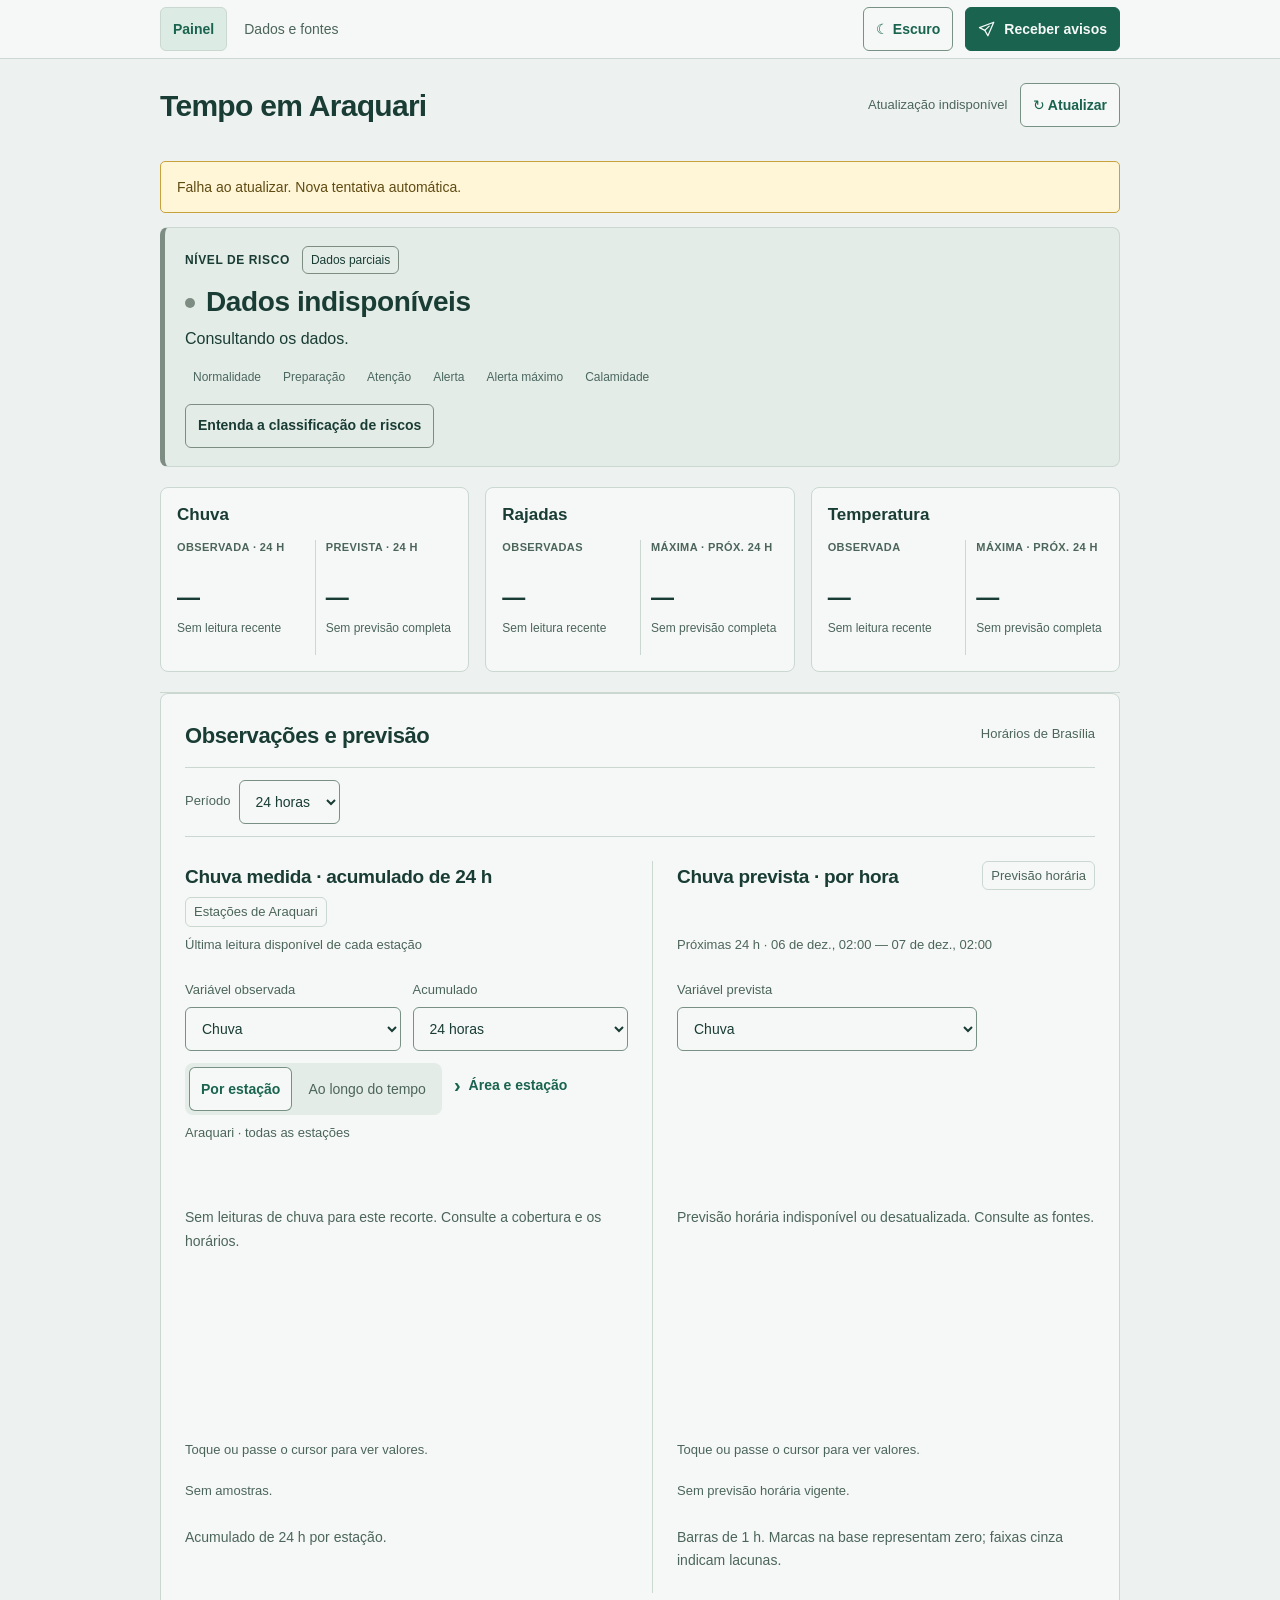
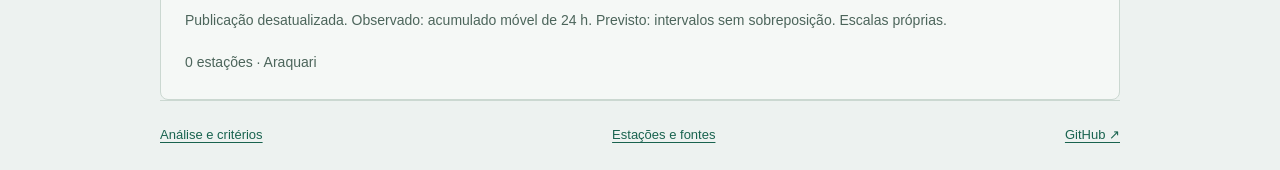
==== web/index.html @ 9a19819c "Reconstrói chuva móvel com verificação cruzada e flags instrumentais" ====
<!doctype html>
<html lang="pt-BR">
<head>
  <meta charset="utf-8"><meta name="viewport" content="width=device-width, initial-scale=1">
  <meta name="theme-color" content="#19634f"><meta name="description" content="Nível de risco, observações e previsão para Araquari.">
  <title>Tempo em Araquari</title><link rel="icon" href="./favicon.svg" type="image/svg+xml">
  <script src="./theme.js?v=period-20261107"></script>
  <link rel="stylesheet" href="./dashboard.css?v=period-20261107"><link rel="stylesheet" href="./essential.css?v=rain-quality-20261126"><link rel="stylesheet" href="./home.css?v=rain-quality-20261126">
  <script defer src="./chart-utils.js?v=rain-quality-20261126"></script><script defer src="./chart-interaction.js?v=rain-quality-20261126"></script><script defer src="./publication-refresh.js?v=publication-recovery-20261109"></script><script defer src="./weather-synthesis.js?v=chart-polish-v1"></script><script defer src="./dashboard.js?v=rain-quality-20261126"></script>
</head>
<body class="essential-page home-page">
  <a class="skip" href="#main">Ir para o conteúdo</a>
  <header class="sitebar"><div class="page-width sitebar-inner"><nav class="site-nav" aria-label="Navegação principal"><a href="./" aria-current="page">Painel</a><a href="./dados.html">Dados e fontes</a></nav><button id="theme-toggle" type="button" aria-label="Usar tema escuro" aria-pressed="false">☾ Escuro</button><a class="telegram-link" href="https://t.me/+8gSPhMQrAUU2NWYx" target="_blank" rel="noopener noreferrer" aria-label="Entrar no grupo do Telegram para receber avisos meteorológicos" title="Entrar no grupo do Telegram para receber avisos meteorológicos"><svg viewBox="0 0 24 24" width="18" height="18" fill="none" stroke="currentColor" stroke-width="1.7" stroke-linecap="round" stroke-linejoin="round" aria-hidden="true" focusable="false"><path d="m21 3-7.8 18-4.1-7.2L2 10.2 21 3Z"/><path d="m9.1 13.8 5.8-5.6"/></svg><span class="telegram-label">Receber avisos</span></a></div></header>
  <main class="wrap" id="main">
    <div class="heading-row"><h1>Tempo em Araquari</h1><div class="publication"><span id="publication-time">Carregando…</span><button id="refresh" type="button">↻ Atualizar</button></div></div>
    <p id="publication-status" class="notice" role="status" aria-live="polite" hidden></p>
    <section id="level-card" class="card level-card" data-risk="neutral" aria-label="Classificação de risco">
      <div class="card-label">NÍVEL DE RISCO <span id="level-kind" class="badge">Consultivo</span></div>
      <div class="level-heading"><span id="level-dot" class="level-dot neutral" aria-hidden="true"></span><h2 id="level-title">Carregando…</h2></div>
      <p id="level-reason" class="level-reason">Consultando os dados.</p>
      <div class="risk-scale" aria-label="Níveis de risco da norma">
        <span data-risk-level="verde" class="risk-step verde">Normalidade</span><span data-risk-level="azul" class="risk-step azul">Preparação</span><span data-risk-level="amarelo" class="risk-step amarelo">Atenção</span><span data-risk-level="laranja" class="risk-step laranja">Alerta</span><span data-risk-level="vermelho" class="risk-step vermelho">Alerta máximo</span><span data-risk-level="roxo" class="risk-step roxo">Calamidade</span>
      </div>
      <button id="level-explain" class="text-button" type="button" aria-haspopup="dialog" aria-controls="detail-dialog">Entenda a classificação de riscos</button>
    </section>
    <details id="bordering-alerts" class="card bordering-alerts" aria-label="Avisos oficiais de perigo nos municípios limítrofes" hidden><summary class="bordering-alerts-summary"><span class="bordering-alerts-summary-body"><span class="bordering-alerts-kicker">INMET · contexto regional</span><span id="bordering-heading" class="bordering-alerts-title" role="heading" aria-level="2">Perigo no entorno imediato de Araquari</span><span id="bordering-alerts-preview" class="bordering-alerts-preview">Avisos oficiais em municípios vizinhos</span></span><span id="bordering-alerts-badge" class="bordering-alerts-badge">Perigo</span></summary><div class="bordering-alerts-content"><div id="bordering-alerts-content"></div><p class="bordering-disclaimer">Araquari não consta da abrangência dos avisos apresentados nesta seção. O destaque regional não altera automaticamente o nível de risco consultivo do município.</p></div></details>
    <div id="notice-layout" class="notice-layout" data-visible="0" aria-label="Publicações meteorológicas oficiais">
      <details id="epagri-context" class="card priority-card home-notice" hidden><summary id="epagri-notice-summary">Avisos · Epagri/Ciram</summary><div id="epagri-notices" class="priority-content"></div></details>
      <details id="inmet-context" class="card priority-card home-notice" hidden><summary id="inmet-notice-summary">Avisos · INMET</summary><div id="inmet-notices" class="priority-content"></div></details>
    </div>
    <section class="metric-grid comparison-metrics" aria-label="Observado e previsto em Araquari">
      <article class="comparison-metric"><h2>Chuva</h2><div class="metric-pair">
        <button class="metric" data-observed-focus title="Ver chuva observada no gráfico" type="button"><span class="metric-label">OBSERVADA · 24 H</span><strong id="observed-value">—</strong><span id="observed-note">—</span></button>
        <button class="metric" data-focus="precipitation_mm" title="Ver chuva prevista no gráfico" type="button"><span class="metric-label">PREVISTA · 24 H</span><strong id="forecast-value">—</strong><span id="forecast-note">—</span></button>
      </div></article>
      <article class="comparison-metric"><h2>Rajadas</h2><div class="metric-pair">
        <button class="metric" data-observed-variable="gust_kmh" title="Ver vento e rajadas observados no gráfico" type="button"><span class="metric-label">OBSERVADAS</span><strong id="wind-observed-value">—</strong><span id="wind-observed-note">—</span></button>
        <button class="metric" data-focus="gust_kmh" title="Ver vento e rajadas previstos no gráfico" type="button"><span class="metric-label">MÁXIMA · PRÓX. 24 H</span><strong id="gust-value">—</strong><span id="gust-note">—</span></button>
      </div></article>
      <article class="comparison-metric"><h2>Temperatura</h2><div class="metric-pair">
        <button class="metric" data-observed-variable="temperature_c" title="Ver temperatura observada no gráfico" type="button"><span class="metric-label">OBSERVADA</span><strong id="temperature-observed-value">—</strong><span id="temperature-observed-note">—</span></button>
        <button class="metric" data-focus="temperature_c" title="Ver temperatura prevista no gráfico" type="button"><span id="temperature-label" class="metric-label">MÁXIMA · PRÓX. 24 H</span><strong id="temperature-value">—</strong><span id="temperature-note">—</span></button>
      </div></article>
    </section>
    <p id="forecast-brief" class="forecast-brief" hidden></p>
    <section id="evolution" class="card chart-card" aria-labelledby="chart-heading">
      <div class="chart-top"><div><p class="eyebrow">EVOLUÇÃO NO TEMPO</p><h2 id="chart-heading">Chuva · observações e previsão</h2></div><span id="chart-period" class="small"></span></div>
      <div class="period-controls"><label class="range-control" for="chart-range">Período<select id="chart-range"><option value="24">24 horas</option><option value="72">72 horas</option><option value="168">7 dias</option><option value="240">10 dias</option></select></label></div>
      <p id="recent-summary" class="recent-summary"></p>
      <div id="chart-panels" class="chart-panels">
        <section id="observed-panel" class="weather-panel" aria-labelledby="observed-heading">
          <div class="panel-heading"><h3 id="observed-heading">Chuva medida · 1 h</h3><span id="observed-source" class="badge neutral">Cemaden</span></div>
          <p id="observed-period" class="small"></p>
          <div class="plot-tools"><div class="primary-plot-controls"><label for="observed-variable">Variável observada<select id="observed-variable"><option value="precipitation_mm">Chuva</option><option value="gust_kmh">Vento e rajadas</option><option value="temperature_c">Temperatura</option></select></label><label id="rain-window-control" for="rain-window">Acumulado<select aria-label="Acumulado observado" id="rain-window"><option value="1">1 hora</option><option value="24" selected>24 horas</option></select></label></div><div class="observed-chart-options"><div id="observed-view-controls" class="plot-view" role="group" aria-label="Apresentação das observações"><button type="button" data-observed-view="stations" aria-pressed="true" class="active">Por estação</button><button type="button" data-observed-view="timeline" aria-pressed="false">Ao longo do tempo</button></div><details class="station-filter"><summary>Área e estação</summary><div class="station-controls"><label id="rain-scope-control" for="rain-scope">Área<select aria-label="Área" id="rain-scope"><option value="local">Araquari</option><option value="nearby">Entorno · até 40 km</option></select></label><label for="station-select">Estação<select aria-label="Estação" id="station-select"><option value="all">Todas as estações</option></select></label></div></details></div><p id="observed-filter" class="chart-filter-summary"></p></div><div class="plot" id="plot"><p class="empty">Carregando observações…</p></div><div id="chart-tooltip" class="chart-tooltip" aria-live="polite" hidden></div><div id="chart-legend" class="chart-legend"></div><p class="chart-hint">Toque ou passe o cursor para ver valores.</p><p id="observed-status" class="chart-status"></p><p id="observed-caption" class="chart-caption"></p><p id="observed-chart-summary" class="chart-accessible-summary"></p><div id="observed-chart-data"></div>
        </section>
        <section id="forecast-panel" class="weather-panel" aria-labelledby="forecast-heading">
          <div class="panel-heading"><h3 id="forecast-heading">Chuva prevista · por hora</h3><span id="forecast-source" class="badge neutral">Previsão horária</span></div><p id="forecast-period" class="small"></p>
          <div class="plot-tools forecast-tools"><label for="forecast-variable">Variável prevista<select id="forecast-variable"><option value="precipitation_mm">Chuva</option><option value="gust_kmh">Vento e rajadas</option><option value="temperature_c">Temperatura</option></select></label></div>
          <div class="plot" id="forecast-plot"><p class="empty">Carregando previsão…</p></div><div id="forecast-tooltip" class="chart-tooltip" aria-live="polite" hidden></div><div id="forecast-legend" class="chart-legend"></div><p class="chart-hint">Toque ou passe o cursor para ver valores.</p><p id="forecast-status" class="chart-status"></p><p id="forecast-caption" class="chart-caption"></p><p id="forecast-chart-summary" class="chart-accessible-summary"></p><div id="forecast-chart-data"></div>
        </section>
      </div>
      <p id="chart-caption" class="chart-caption">Observações e previsão são apresentadas separadamente.</p>
      <p id="station-coverage" class="coverage-copy"></p>
    </section>
  </main>
  <footer class="wrap footer"><a href="./dados.html#weather-synthesis-detail">Análise e critérios</a><a href="./dados.html">Estações e fontes</a><a href="https://github.com/guimig/criseclimatica" target="_blank" rel="noopener noreferrer">GitHub ↗</a></footer>

  <dialog id="detail-dialog" aria-labelledby="dialog-title"><div class="dialog-heading"><h2 id="dialog-title">Entenda a classificação de riscos</h2><button id="dialog-close" type="button" aria-label="Fechar explicação">✕</button></div><div id="dialog-content"></div></dialog>
  <noscript><p class="wrap notice">Ative JavaScript para carregar o painel.</p></noscript>
</body>
</html>
---- web/dashboard.css ----
/* Overview layout. Shared colors and typography are in essential.css. */
*{box-sizing:border-box}body{margin:0}.skip{position:absolute;top:-100px;left:12px;z-index:80;padding:10px;background:var(--surface)}.skip:focus{top:10px}.heading-row{display:flex;justify-content:space-between;align-items:center;gap:24px;padding:32px 0 24px}.heading-row h1{font-size:34px;letter-spacing:-1px;line-height:1.15;margin:6px 0 0;font-weight:700}.eyebrow{font-size:11px;font-weight:700;letter-spacing:1.2px;color:var(--green);margin:0}.publication{display:flex;gap:12px;align-items:center;flex-wrap:wrap;color:var(--muted);font-size:13px}.notice{padding:14px 16px;border:1px solid #c6a13c;border-radius:5px;background:#fff5d7;color:#604c13;font-size:14px}.overview{display:block}.card{background:var(--surface);min-width:0}.level-card{--risk:#7e8d83;--risk-soft:var(--surface-soft);--risk-text:var(--ink);border:1px solid var(--line);border-left:5px solid var(--risk);border-radius:5px;background:var(--risk-soft);padding:18px 20px;display:grid;grid-template-columns:minmax(0,1fr) auto;gap:8px 18px;align-items:center;position:relative}.level-card[data-risk="verde"]{--risk:#328749;--risk-soft:#edf6e9;--risk-text:#295c32}.level-card[data-risk="azul"]{--risk:#377fbd;--risk-soft:#edf5fc;--risk-text:#205d8e}.level-card[data-risk="amarelo"]{--risk:#ccac2b;--risk-soft:#fbf1c7;--risk-text:#5f4b07}.level-card[data-risk="laranja"]{--risk:#cf741e;--risk-soft:#fff0de;--risk-text:#82430d}.level-card[data-risk="vermelho"]{--risk:#c53d46;--risk-soft:#fff0f0;--risk-text:#8e252c}.level-card[data-risk="roxo"]{--risk:#8d61b4;--risk-soft:#f5ecfc;--risk-text:#633f83}.level-card .card-label{grid-column:1;display:flex;gap:12px;flex-wrap:wrap;align-items:center;font-size:10px;letter-spacing:.8px;font-weight:700;color:var(--risk-text)}.badge{font-size:11px;font-weight:500;letter-spacing:0;padding:3px 7px;border:1px solid var(--line);border-radius:4px;color:var(--muted);background:var(--surface);line-height:1.4}.level-card .badge{background:transparent;border-color:var(--risk);color:var(--risk-text)}.level-heading{grid-column:1;display:flex;align-items:center;gap:11px}.level-heading h2{font-size:23px;line-height:1.25;letter-spacing:-.4px;margin:0;color:var(--risk-text)}.level-dot{height:10px;width:10px;background:var(--risk);border-radius:50%;flex:none;display:inline-block}.level-reason{grid-column:1;font-size:14px;line-height:1.7;color:var(--risk-text);margin:0;max-width:850px}.card-bottom{grid-column:2;grid-row:1/span 3;align-self:center}.text-button,.inline-dialog{border:1px solid var(--line);border-radius:5px;min-height:42px;padding:8px 12px;background:var(--surface);font-size:13px;color:var(--green);font-weight:600;text-align:left}.level-card .text-button{border-color:var(--risk);color:var(--risk-text);background:transparent}.risk-reference{grid-column:1/-1;color:var(--risk-text);font-size:12px}.risk-reference>summary{width:max-content;min-height:30px;display:flex;align-items:center;gap:8px;text-decoration:underline;text-underline-offset:3px}.risk-reference>summary::before{content:'›';font-size:18px}.risk-reference[open]>summary::before{transform:rotate(90deg)}.risk-scale{display:grid;grid-template-columns:repeat(6,minmax(0,1fr));gap:10px;margin:12px 0}.risk-step{display:flex;flex-direction:column;gap:6px;font-size:12px;color:var(--ink);padding:6px 0}.risk-step i{height:4px;background:var(--level-color);border-radius:2px}.risk-step.is-active{font-weight:700}.verde{--level-color:#328749}.azul{--level-color:#438dd2}.amarelo{--level-color:#d8b934}.laranja{--level-color:#e39043}.vermelho{--level-color:#d85c67}.roxo{--level-color:#a173c8}.risk-reference .inline-dialog{font-size:12px;padding:6px 9px;min-height:36px}.priority-card{margin:14px 0 0;border-bottom:1px solid var(--line);padding-bottom:14px}.priority-card>summary{font-size:14px;font-weight:650;color:var(--green);min-height:30px}.priority-content{padding:16px 0 4px}.priority-content .card-label{color:var(--muted);font-size:11px;letter-spacing:.8px}.priority-content h2{font-size:19px;line-height:1.4;margin:10px 0}.priority-content p{font-size:14px;line-height:1.75;margin:0 0 14px;color:var(--muted)}.priority-links{display:flex;align-items:center;justify-content:space-between;gap:16px;flex-wrap:wrap}.priority-links a{font-size:14px}.source-key{display:flex;gap:10px 24px;flex-wrap:wrap;margin:23px 0 12px;font-size:12px;color:var(--muted)}.source-key strong{font-weight:600;color:var(--ink);margin-left:6px}.metric-grid{display:grid;grid-template-columns:repeat(4,minmax(0,1fr));padding:20px 0;border-block:1px solid var(--line);margin:0 0 24px}.metric{display:flex;flex-direction:column;align-items:flex-start;border:0;border-right:1px solid var(--line);border-radius:0;background:transparent;text-decoration:none;padding:0 22px;text-align:left;color:var(--ink);min-width:0}.metric:first-child{padding-left:0}.metric:last-child{border:0}.metric-label{display:flex;align-items:center;gap:7px;font-size:10px;letter-spacing:.4px;font-weight:650;color:var(--muted);min-height:24px}.metric-label svg{height:20px;width:20px;fill:none;stroke:var(--green);flex:none}.metric strong{font-size:31px;line-height:1.3;letter-spacing:-.8px;margin:10px 0 6px;color:var(--ink);white-space:nowrap;font-weight:700}.metric>span:not(.metric-label){font-size:12px;color:var(--muted);line-height:1.7}.metric .metric-action{color:var(--green)!important;font-weight:600;margin-top:auto;padding-top:10px}.metric:hover .metric-action{text-decoration:underline}.chart-card{padding:0}.chart-top{display:flex;gap:15px;justify-content:space-between;align-items:center;margin:24px 0 16px}.chart-top h2{font-size:23px;line-height:1.3;letter-spacing:-.6px;margin:4px 0 0;font-weight:650}.small{font-size:12px;color:var(--muted)}.segmented,.plot-view{display:flex;gap:3px;padding:3px;background:var(--surface-soft);border-radius:5px}.segmented button,.plot-view button,.variable-row button{border:0;border-radius:3px;background:transparent;color:var(--muted);font-size:13px;padding:8px 10px;min-height:44px}.segmented button.active,.plot-view button.active{background:var(--surface);color:var(--green);font-weight:650;box-shadow:0 1px 4px #0001}.range-control{display:flex;align-items:center;gap:8px;font-size:13px;color:var(--muted)}.chart-panels{display:grid;grid-template-columns:1fr 1fr;gap:30px;align-items:start}.weather-panel{padding:0;min-width:0}.weather-panel+.weather-panel{border-left:1px solid var(--line);padding-left:30px}.panel-heading{display:flex;justify-content:space-between;align-items:center;gap:12px;min-height:34px}.panel-heading h3{font-size:19px;line-height:1.3;margin:0;font-weight:650;letter-spacing:-.3px}.weather-panel>.small{font-size:12px;margin:8px 0 0;min-height:34px}.plot-tools{margin:15px 0 10px;min-height:114px;position:relative}.primary-plot-controls{display:grid;grid-template-columns:1fr 1fr;gap:12px}.plot-tools label,.station-controls label{display:flex;flex-direction:column;gap:5px;color:var(--muted);font-size:12px;min-width:0}.station-filter{margin-top:12px;font-size:13px;color:var(--green)}.station-filter>summary{min-height:32px}.station-controls{display:grid;grid-template-columns:1fr 1fr;gap:12px;margin:12px 0}.plot-view{margin-top:10px;width:max-content;max-width:100%}.forecast-tools>label{max-width:300px}.forecast-tools>label select{display:block}.forecast-tools>label{font-size:12px}.variable-row{display:flex;flex-wrap:wrap;gap:4px;border-bottom:1px solid var(--line);margin-top:6px}.variable-row button{border-radius:0;border-bottom:3px solid transparent;min-height:44px}.variable-row button.active{border-bottom-color:var(--green);color:var(--green);font-weight:650}.plot{position:relative;margin:10px 0 0;min-height:250px;width:100%}.plot svg{width:100%;height:auto;display:block;touch-action:pan-y}.plot .chart-label{font-family:inherit;fill:var(--muted);font-size:12px}.chart-grid{stroke:var(--line);stroke-width:1}.chart-label{fill:var(--muted);font-size:12px}.chart-caption{font-size:13px;line-height:1.7;color:var(--muted);margin:12px 0 0}.chart-legend{display:flex;gap:8px 16px;flex-wrap:wrap;font-size:12px;color:var(--muted);margin-top:10px}.legend-item{display:flex;align-items:center;gap:7px}.legend-dot{height:7px;width:7px;border-radius:50%;display:inline-block}.snapshot-name{fill:var(--ink);font-size:15px;font-weight:650}.snapshot-time{fill:var(--muted);font-size:12px}.snapshot-value{fill:var(--ink);font-size:14px;font-weight:650}.snapshot-track{fill:var(--surface-soft)}.snapshot-hit{cursor:crosshair}.snapshot-plot{max-height:420px;overflow-y:auto}.empty{font-size:14px;color:var(--muted);padding:24px 0;line-height:1.7}.coverage-copy,.station-details{font-size:13px;line-height:1.7;color:var(--muted);margin:18px 0 0}.station-details{border-top:1px solid var(--line);padding-top:14px}.station-details summary{color:var(--green);font-weight:600;min-height:30px}.detail-table-wrap,.data-table-wrap{overflow-x:auto}.station-details table,.data-table{border-collapse:collapse;width:100%;font-size:13px}.station-details th,.station-details td,.data-table th,.data-table td{padding:12px;text-align:left;vertical-align:top;border-bottom:1px solid var(--line);min-width:115px}.station-details caption{text-align:left;margin:12px 0}.forecast-comparison-card{margin:24px 0 0;padding:16px 0;border:0;border-block:1px solid var(--line);border-radius:0}.forecast-comparison-card>summary{color:var(--green);font-size:15px;font-weight:650;min-height:35px}.forecast-comparison-card[open]>summary{margin-bottom:16px}.memory-card{border-bottom:1px solid var(--line);padding:16px 0}.memory-card>summary{font-size:15px;color:var(--green);font-weight:650;min-height:35px}.memory-content{padding:0 0 12px}.memory-card h2{font-size:20px}.history-strip{display:flex;gap:12px;flex-wrap:wrap}.history-period{flex:1 1 220px;padding:14px;border:1px solid var(--line);border-radius:5px;font-size:12px;display:flex;flex-direction:column;gap:7px}.history-period strong{font-size:13px;display:flex;align-items:center;gap:8px}.recent-summary{font-size:13px;line-height:1.7;color:var(--muted)}.bottom-grid{display:grid;grid-template-columns:1.4fr 1fr;gap:24px;margin-top:24px}.reading-card{padding:20px;background:var(--surface-soft);border-radius:5px}.card-label{font-size:11px;font-weight:650;letter-spacing:.8px;color:var(--green)}.reading-card p{font-size:14px;line-height:1.8;color:var(--muted);margin:12px 0}.explore-card{display:block;border:1px solid var(--line);padding:20px;border-radius:5px;text-decoration:none}.explore-card h2{font-size:20px;margin:12px 0 8px;color:var(--ink)}.explore-card p{font-size:14px;line-height:1.7;color:var(--muted)}.explore-action{font-size:14px;font-weight:650;color:var(--green)}.scope-note{font-size:12px;line-height:1.8;color:var(--muted);margin:23px 0}.footer{padding-block:20px 30px;border-top:1px solid var(--line);display:flex;justify-content:space-between;gap:18px;flex-wrap:wrap;font-size:12px;color:var(--muted)}.footer>div{display:flex;gap:15px;align-items:center;flex-wrap:wrap}dialog{background:var(--surface);color:var(--ink);border:1px solid var(--line);border-radius:10px;padding:24px;width:min(850px,calc(100% - 32px));max-height:85vh;overflow-y:auto;font-size:15px;line-height:1.7}dialog::backdrop{background:#071b1090}.dialog-heading{display:flex;justify-content:space-between;align-items:center;gap:16px}.dialog-heading h2{font-size:23px;margin:0}.dialog-heading button{min-width:44px;min-height:44px;background:var(--surface-soft);color:var(--ink);border:1px solid var(--line);border-radius:5px}.levels-grid{display:grid;grid-template-columns:1fr 1fr;gap:15px}.level-reference,.evidence-block{border-top:1px solid var(--line);padding:14px 0}.level-reference h3{display:flex;gap:9px;align-items:center}.level-reference .level-dot{background:var(--level-color)}
[data-theme="dark"] .level-card[data-risk="verde"]{--risk:#85ce98;--risk-soft:#203c28;--risk-text:#c9edcd}[data-theme="dark"] .level-card[data-risk="azul"]{--risk:#7fb4e7;--risk-soft:#203747;--risk-text:#c7e1fa}[data-theme="dark"] .level-card[data-risk="amarelo"]{--risk:#ddbf4b;--risk-soft:#3c351c;--risk-text:#fae8a1}[data-theme="dark"] .level-card[data-risk="laranja"]{--risk:#efac70;--risk-soft:#432e1e;--risk-text:#f9d7b4}[data-theme="dark"] .level-card[data-risk="vermelho"]{--risk:#ef8590;--risk-soft:#42242b;--risk-text:#ffd4d8}[data-theme="dark"] .level-card[data-risk="roxo"]{--risk:#c29be3;--risk-soft:#342640;--risk-text:#e8d4fa}[data-theme="dark"] .notice{background:#3c351c;color:#fae8a1}
@media(max-width:1000px){.metric{padding-inline:15px}.metric strong{font-size:28px}.metric-label{flex-wrap:wrap}.chart-panels{gap:22px}.weather-panel+.weather-panel{padding-left:22px}}
@media(max-width:800px){.chart-panels{grid-template-columns:1fr;gap:28px}.weather-panel+.weather-panel{border:0;border-top:1px solid var(--line);padding:24px 0 0}.plot-tools{min-height:0}.weather-panel>.small{min-height:0}.forecast-tools>label select{display:block}.variable-row{display:none}.metric-grid{grid-template-columns:1fr 1fr;gap:22px 0}.metric:nth-child(odd){padding-left:0}.metric:nth-child(even){border:0}.bottom-grid{grid-template-columns:1fr}.heading-row{align-items:flex-start;flex-wrap:wrap}.level-card{grid-template-columns:1fr}.card-bottom{grid-column:1;grid-row:auto}.level-card .card-label{font-size:11px}.risk-scale{grid-template-columns:repeat(3,minmax(0,1fr))}.levels-grid{grid-template-columns:1fr}}
@media(max-width:620px){.heading-row{padding:25px 0 20px;gap:18px}.heading-row h1{font-size:30px}.publication{font-size:13px;width:100%;justify-content:space-between}.level-card{padding:17px 16px;gap:10px}.level-heading h2{font-size:22px}.level-reason{font-size:15px}.metric strong{font-size:27px}.metric-label{font-size:11px}.metric>span:not(.metric-label){font-size:13px}.metric .metric-action{font-size:13px}.source-key{display:block;font-size:13px}.source-key>span{display:block;margin:4px 0}.source-key strong{margin:0 0 0 5px}.primary-plot-controls{gap:10px}.plot-tools label,.station-controls label{font-size:13px}.panel-heading h3{font-size:19px}.chart-top h2{font-size:22px}.chart-top{align-items:flex-start;flex-wrap:wrap}.chart-caption,.coverage-copy,.scope-note{font-size:14px}.weather-panel>.small{font-size:13px}.station-filter{font-size:14px}.segmented{width:100%;display:grid;grid-template-columns:1fr 1fr}.segmented button:first-child{grid-column:1/-1}.range-control{justify-content:space-between;margin-top:12px}.plot-view{width:100%}.plot-view button{flex:1;font-size:13px}.plot .chart-label{font-size:12px}.levels-grid{grid-template-columns:1fr}.metric-grid{margin-bottom:22px}.station-controls{grid-template-columns:1fr}.forecast-comparison-card>summary,.memory-card>summary{font-size:15px}.footer{font-size:13px}.snapshot-name{font-size:15px}.snapshot-time{font-size:13px}.snapshot-value{font-size:14px}.badge{font-size:11px}.primary-plot-controls{grid-template-columns:1fr}.chart-legend{font-size:13px}.plot-tools select{width:100%}}
---- web/essential.css ----
/* Shared presentation for both pages. Source-specific layouts remain in their own files. */
:root {
  color-scheme: light;
  --bg: #edf2f0;
  --surface: #f5f8f6;
  --surface-soft: #e4ece7;
  --accent-soft: #dcebe3;
  --ink: #193c34;
  --muted: #4c655b;
  --line: #cbd8d1;
  --green: #19634f;
  --green-bright: #388b70;
  --warning: #775713;
  --chart-cursor: #526b63;
  --tooltip-bg: var(--surface);
  --tooltip-ink: var(--ink);
  --panel: var(--surface);
  --panel-2: var(--surface-soft);
  --border: var(--line);
  --border-strong: #789184;
  --text: var(--ink);
  --bright: var(--green);
  --cyan: #3376a2;
  --white: var(--surface);
  --mono: "Segoe UI", Arial, sans-serif;
  --display: var(--mono);
  --space-1: 4px;
  --space-2: 8px;
  --space-3: 12px;
  --space-4: 16px;
  --space-5: 24px;
  --space-6: 32px;
  --page-gutter: 28px;
  --panel-padding: var(--space-5);
  --radius: 8px;
  --control-radius: 6px;
  --text-small: 13px;
  --text-body: 14px;
  --text-label: 12px;
  --title-page: 30px;
  --title-section: 22px;
  --title-panel: 20px;
}
:root[data-theme="dark"] {
  color-scheme: dark;
  --bg: #171c20;
  --surface: #20272b;
  --surface-soft: #293236;
  --accent-soft: #283f38;
  --ink: #e5eeeb;
  --muted: #abbcb6;
  --line: #3b494f;
  --green: #7bc6ac;
  --green-bright: #54a689;
  --warning: #edcc87;
  --chart-cursor: #abbcb6;
  --tooltip-bg: var(--surface-soft);
  --tooltip-ink: var(--ink);
  --border-strong: #718a81;
  --cyan: #91bfe7;
  /* Legacy detailed-page tokens must follow the shared palette in both themes. */
  --panel: var(--surface);
  --panel-2: var(--surface-soft);
  --border: var(--line);
  --text: var(--ink);
  --bright: var(--green);
}

/* Page frame and typography. */
.essential-page {
  margin: 0;
  background: var(--bg);
  color: var(--ink);
  font: 15px/1.6 var(--mono);
  font-synthesis: none;
}
.essential-page * { box-sizing: border-box; }
.essential-page :is(.wrap, .shell, .page-width) {
  width: min(1180px, calc(100% - 2 * var(--page-gutter)));
  margin-inline: auto;
}
.essential-page :is(button, select) { font-family: inherit; }
.essential-page :is(button, summary) { cursor: pointer; }
.essential-page a { color: var(--green); text-underline-offset: 3px; }
.essential-page :is(button, select, a, summary, svg[tabindex]):focus-visible {
  outline: 3px solid var(--green);
  outline-offset: 3px;
}
.essential-page :is(button, select):disabled { cursor: not-allowed; opacity: .6; }
.essential-page [hidden] { display: none !important; }
.essential-page :is(h1, h2, h3, h4) { line-height: 1.3; }
.essential-page :is(.eyebrow, .card-label, .section-kicker) {
  color: var(--green);
  font-size: var(--text-label);
  font-weight: 650;
  letter-spacing: .6px;
}
.essential-page :is(.small, .loading-label, .station-code, .station-status, .analysis-foot,
  .metric-detail, .chart-footer, .source-line, .detail-bottom, .chart-hint, .comparison-note) {
  font-size: var(--text-small);
  line-height: 1.6;
  color: var(--muted);
}
.essential-page :is(.chart-caption, .coverage-copy, .analysis-explainer, .scope-note,
  .comparison-methods p, .coverage-card p, .synthesis-card p, .defesa-summary,
  .alert-description, .alert-instructions, .alert-window, .source-panel > p) {
  font-size: var(--text-body);
  line-height: 1.7;
}
.essential-page :is(.badge, .helper-label) {
  font-size: var(--text-label);
  line-height: 1.5;
  letter-spacing: 0;
  border-radius: var(--control-radius);
  padding: var(--space-1) var(--space-2);
}

/* Navigation stays a single, compact row. */
.sitebar { border-bottom: 1px solid var(--line); background: var(--surface); }
.sitebar-inner { min-height: 58px; display: flex; align-items: center; gap: var(--space-3); }
.site-nav { display: flex; gap: var(--space-1); min-width: 0; }
.site-nav a {
  display: inline-flex;
  align-items: center;
  min-height: 44px;
  padding: var(--space-2) var(--space-3);
  border: 1px solid transparent;
  border-radius: var(--control-radius);
  color: var(--muted);
  font-size: var(--text-body);
  text-decoration: none;
  white-space: nowrap;
}
.site-nav a:hover { color: var(--green); background: var(--surface-soft); }
.site-nav a[aria-current] {
  color: var(--green);
  background: var(--accent-soft);
  border-color: var(--line);
  font-weight: 650;
}
.essential-page #theme-toggle { margin-left: auto; color: var(--ink); white-space: nowrap; }
.essential-page .heading-row { padding: var(--space-5) 0; gap: var(--space-4); }
.essential-page .heading-row h1,
.essential-page.explore-page .hero h1 {
  font-size: var(--title-page);
  font-weight: 700;
  letter-spacing: -.7px;
  margin: 0;
}
.essential-page.explore-page .hero { padding: var(--space-5) 0 0; }
.essential-page.explore-page .hero p { font-size: var(--text-body); margin-top: var(--space-2); }
.essential-page .publication { flex-wrap: nowrap; gap: var(--space-3); font-size: var(--text-small); }
.essential-page #publication-time { min-width: 0; }
.essential-page.explore-page .update-bar {
  margin-top: var(--space-5);
  padding-block: var(--space-3);
  font-size: var(--text-small);
  border-color: var(--line);
}
.essential-page.explore-page :is(.update-left, .update-right) { gap: var(--space-3); }

/* Actions: same geometry for buttons and links that behave as actions. */
.essential-page :is(.text-button, .inline-dialog, :where(#refresh, #reload, #theme-toggle),
  .dialog-heading button, .reference-links a),
.essential-page :is(#refresh, #reload, #theme-toggle) {
  display: inline-flex;
  align-items: center;
  justify-content: center;
  gap: var(--space-2);
  min-height: 44px;
  padding: var(--space-2) var(--space-3);
  border: 1px solid var(--border-strong);
  border-radius: var(--control-radius);
  background: var(--surface);
  color: var(--green);
  font-size: var(--text-body);
  font-weight: 600;
  line-height: 1.5;
  text-decoration: none;
  text-align: center;
}
.essential-page :is(#refresh, #reload, #theme-toggle) { flex-shrink: 0; white-space: nowrap; }
.essential-page :is(.text-button, .inline-dialog, :where(#refresh, #reload, #theme-toggle),
  .dialog-heading button, .reference-links a):hover,
.essential-page :is(#refresh, #reload, #theme-toggle):hover { background: var(--surface-soft); }
.essential-page .level-card .text-button {
  color: var(--risk-text);
  border-color: var(--risk);
  background: transparent;
}
.essential-page .dialog-heading button { min-width: 44px; flex-shrink: 0; }
.essential-page .regional-link { display: inline-flex; align-items: center; min-height: 44px; min-width: 44px; padding-inline: var(--space-1); font-size: var(--text-body); }
.essential-page :is(.reference-links, .priority-links) {
  display: flex;
  align-items: center;
  justify-content: flex-start;
  gap: var(--space-3);
  flex-wrap: wrap;
  margin-top: var(--space-4);
}
.essential-page .priority-links > a { font-size: var(--text-body); }

/* Controls have one label style and a shared touch target. */
.essential-page select {
  min-height: 44px;
  max-width: 100%;
  padding: var(--space-2) var(--space-3);
  border: 1px solid var(--border-strong);
  border-radius: var(--control-radius);
  background: var(--surface);
  color: var(--ink);
  font-size: var(--text-body);
  line-height: 1.5;
}
.essential-page :is(.plot-tools label, .station-controls label, .model-chart-controls label) {
  display: flex;
  flex-direction: column;
  min-width: 0;
  gap: var(--space-2);
  font-size: var(--text-small);
  line-height: 1.5;
  color: var(--muted);
}
.essential-page :is(.primary-plot-controls, .station-controls, .model-chart-controls) { gap: var(--space-3); }
.essential-page .model-chart-controls { margin-top: var(--space-4); }
.essential-page :is(.segmented, .plot-view) {
  gap: var(--space-1);
  padding: var(--space-1);
  border-radius: var(--radius);
  background: var(--surface-soft);
}
.essential-page :is(.segmented button, .plot-view button, .variable-row button) {
  min-height: 44px;
  padding: var(--space-2) var(--space-3);
  border-radius: var(--control-radius);
  font-size: var(--text-body);
  font-weight: 500;
  line-height: 1.5;
  color: var(--muted);
}
.essential-page :is(.segmented button.active, .plot-view button.active) {
  background: var(--surface);
  color: var(--green);
  font-weight: 650;
  box-shadow: inset 0 0 0 1px var(--border-strong);
}
.essential-page .range-control { gap: var(--space-2); font-size: var(--text-small); }

/* Expansions use the same indicator, target size and open state. */
.essential-page summary {
  display: flex;
  align-items: center;
  gap: var(--space-2);
  min-height: 44px;
  padding-block: var(--space-2);
  list-style: none;
  font-size: var(--text-body);
  font-weight: 600;
  line-height: 1.5;
  color: var(--green);
}
.essential-page summary::marker { content: ""; }
.essential-page summary::-webkit-details-marker { display: none; }
.essential-page summary::before { content: "›"; flex: none; font-size: 20px; line-height: 1; }
.essential-page details[open] > summary::before { transform: rotate(90deg); }
.essential-page summary:focus-visible { outline-offset: -3px; }
.essential-page .risk-reference > summary { width: 100%; text-decoration: none; }
.essential-page :is(.priority-card, .forecast-comparison-card, .memory-card, .source-disclosure) {
  border: 1px solid var(--line);
  border-radius: var(--radius);
  background: var(--surface);
  padding: 0;
  overflow: hidden;
}
.essential-page :is(.priority-card, .forecast-comparison-card, .memory-card) { margin: var(--space-5) 0 0; }
.essential-page :is(.priority-card, .forecast-comparison-card, .memory-card, .source-disclosure) > summary {
  padding: var(--space-4) var(--panel-padding);
  margin: 0;
}
.essential-page :is(.priority-card, .forecast-comparison-card, .memory-card, .source-disclosure)[open] > summary {
  border-bottom: 1px solid var(--line);
  background: var(--surface-soft);
}
.essential-page :is(.priority-content, #forecast-comparison, .memory-content) { padding: var(--panel-padding); }
.essential-page .source-disclosure > summary { justify-content: flex-start; }
.essential-page .source-disclosure > summary small { font-size: var(--text-label); }
.essential-page.explore-page .source-disclosure > :is(.panel, .territory-section) {
  padding: var(--panel-padding);
  margin: 0;
  border: 0;
  border-radius: 0;
}
.essential-page :is(.station-filter, .station-details, .comparison-methods, .accumulation-more) {
  font-size: var(--text-body);
  margin-top: var(--space-4);
}
.essential-page :is(.station-details, .synthesis-evidence, .accumulation-more) { border-color: var(--line); }

/* Panels: a common outside rhythm; nested data tiles use the smaller inset. */
.essential-page :is(.chart-card, .reading-card, .explore-card),
.essential-page.explore-page :is(.panel, .location-head) {
  padding: var(--panel-padding);
  border: 1px solid var(--line);
  border-radius: var(--radius);
  background: var(--surface);
  box-shadow: none;
}
.essential-page .reading-card { background: var(--surface-soft); }
.essential-page .level-card { border-radius: var(--radius); padding: var(--panel-padding); gap: var(--space-2) var(--space-4); }
.essential-page .level-card .card-label { color: var(--risk-text); font-size: var(--text-label); }
.essential-page .level-heading h2 { font-size: var(--title-section); }
.essential-page .level-reason { font-size: var(--text-body); line-height: 1.7; }
.essential-page :is(.chart-top, .panel-top, .panel-heading) { gap: var(--space-4); align-items: center; }
.essential-page .chart-top { margin: 0 0 var(--space-4); }
.essential-page :is(.chart-top h2, .explore-heading h2) {
  font-size: var(--title-section);
  font-weight: 650;
  letter-spacing: -.4px;
}
.essential-page :is(.panel-heading h3, .explore-card h2, .priority-content h2, .memory-card h2),
.essential-page.explore-page .panel :is(h2, h3) {
  font-size: var(--title-panel);
  font-weight: 650;
  letter-spacing: -.3px;
  margin: var(--space-1) 0 0;
}
.essential-page :is(.reading-card p, .explore-card p, .priority-content p) {
  font-size: var(--text-body);
  line-height: 1.7;
  margin: var(--space-4) 0;
}
.essential-page .bottom-grid { gap: var(--space-5); margin-top: var(--space-5); }
.essential-page .source-key { gap: var(--space-3) var(--space-5); margin: var(--space-5) 0 var(--space-3); font-size: var(--text-small); }
.essential-page .scope-note { margin-block: var(--space-5); }
.essential-page.explore-page .location-head { margin: var(--space-5) 0; background: var(--surface-soft); gap: var(--space-4); }
.essential-page.explore-page .location-head h2 { font-size: var(--title-section); margin-block: var(--space-1); }
.essential-page.explore-page .location-head p { font-size: var(--text-small); }
.essential-page.explore-page .select-wrap { padding: 0; border: 0; border-radius: 0; background: transparent; gap: var(--space-2); }
.essential-page.explore-page .select-wrap label { font-size: var(--text-label); letter-spacing: .4px; }
.essential-page.explore-page .select-wrap select { min-height: 44px; font-size: var(--text-body); font-weight: 500; }
.essential-page .explore-layout { gap: var(--space-5); margin: var(--space-5) 0 var(--space-6); }
.essential-page.explore-page .explore-content [role="tabpanel"] > * + * { margin-top: var(--space-5); }
.essential-page .explore-heading { margin: 0; }
.essential-page.explore-page .explore-heading p { font-size: var(--text-body); line-height: 1.7; }
.essential-page.explore-page :is(.dashboard-grid, .explore-shortcuts) { gap: var(--space-5); }
.essential-page.explore-page .dashboard-grid { margin: 0; }
.essential-page .explore-nav button {
  min-height: 56px;
  padding: var(--space-3);
  border-radius: var(--control-radius);
}
.essential-page .explore-nav button strong { font-size: var(--text-body); }
.essential-page .explore-nav button span { font-size: var(--text-label); }
.essential-page .explore-nav button[aria-selected="true"] { background: var(--surface-soft); box-shadow: inset 3px 0 var(--green); }
.essential-page .explore-shortcuts button {
  padding: var(--space-4);
  border-radius: var(--radius);
  box-shadow: none;
}
.essential-page .explore-shortcuts button strong { font-size: var(--text-body); }
.essential-page .explore-shortcuts button span { font-size: var(--text-small); }
.essential-page :is(.history-strip, .coverage-grid, .source-health-grid, .civil-defense-list,
  .notice-archive-list, .cptec-grid, .daily-grid, .territory-grid, .synthesis-grid) { gap: var(--space-3); }
.essential-page.explore-page #cemaden-data { gap: var(--space-4); margin-top: var(--space-4); }
.essential-page :is(.rain-station, .source-health-item, .coverage-card, .synthesis-card,
  .notice-record, .defesa-entry, .archive-station, .territory-card, .history-period, .cptec-day) {
  padding: var(--space-4);
  border-radius: var(--radius);
  border-color: var(--line);
  min-width: 0;
}
.essential-page.explore-page :is(.coverage-card, .source-health-item, .synthesis-card, .day) { background: var(--surface-soft); }
.essential-page.explore-page :is(.source-health-item strong, .source-health-status, .coverage-card, .synthesis-suggestion) { font-size: var(--text-body); }
.essential-page :is(.source-health-item small, .synthesis-card small, .synthesis-suggestion small, .station-open) { font-size: var(--text-small); }
.essential-page :is(.health-pending, .archive-incomplete) { color: var(--warning); }
.essential-page.explore-page .observed-metrics { gap: var(--space-2); }
.essential-page.explore-page .observed-metric { padding: var(--space-3); border-radius: var(--control-radius); }
.essential-page.explore-page .observed-metric span { font-size: var(--text-label); letter-spacing: 0; }
.essential-page.explore-page .observed-metric strong { font-size: 19px; }
.essential-page.explore-page .day { border: 1px solid var(--line); border-radius: var(--control-radius); padding: var(--space-4); margin: 0; }
.essential-page :is(.day-name, .day-rain, .cptec-day .model-difference, .territory-foot, .nasa-daily-row) { font-size: var(--text-small); }
.essential-page.explore-page .disclaimer { font-size: var(--text-body); border-radius: var(--radius); background: var(--surface-soft); padding: var(--space-4); margin: 0; }

/* Both KPI strips retain their data hierarchy without becoming action buttons. */
.essential-page :is(.metric-grid, .metrics) { padding-block: var(--space-5); border-block: 1px solid var(--line); gap: 0; }
.essential-page .metric-grid { margin-bottom: var(--space-5); }
.essential-page.explore-page .metrics { background: var(--surface); }
.essential-page.home-page .metric,
.essential-page.explore-page :is(.metric, .metric-primary) {
  border: 0;
  border-right: 1px solid var(--line);
  border-radius: 0;
  background: transparent;
  padding: 0 var(--space-4);
  min-width: 0;
  min-height: 110px;
  box-shadow: none;
}
.essential-page.home-page .metric:first-child { padding-left: 0; }
.essential-page :is(.metric-grid, .metrics) > .metric:last-child { border-right: 0; }
.essential-page :is(.metric-label, .detail-stats span) { font-size: var(--text-label); letter-spacing: .4px; }
.essential-page .metric strong,
.essential-page.explore-page .metric-number {
  font-size: clamp(22px, 2.5vw, 30px);
  font-weight: 700;
  line-height: 1.3;
  letter-spacing: -.5px;
  color: var(--ink);
  margin: var(--space-2) 0;
}
.essential-page .metric > span:not(.metric-label) { font-size: var(--text-small); }
.essential-page .metric .metric-action { padding-top: var(--space-3); }
.essential-page.explore-page .detail-stats { gap: var(--space-3); grid-template-columns: repeat(2, minmax(0, 1fr)); margin-top: var(--space-5); }
.essential-page.explore-page .detail-stats > div { min-width: 0; padding-block: var(--space-4); }
.essential-page.explore-page .detail-stats strong { font-size: 24px; }
.essential-page.explore-page .detail-stats small { font-size: var(--text-small); }
.essential-page.explore-page .detail-stats :is(strong, small) { overflow-wrap: anywhere; }
.essential-page.explore-page .detail-bottom { flex-wrap: wrap; gap: var(--space-3); margin-top: var(--space-4); padding-top: 0; }

/* Charts and data tables. Plot geometry and source separation are unchanged. */
.essential-page :is(.plot, .chart-frame, .model-comparison-plot) { position: relative; min-width: 0; }
.essential-page :is(.weather-panel, .chart-panel, #model-comparison) { position: relative; }
.essential-page .chart-panels { gap: var(--space-5); }
.essential-page .weather-panel + .weather-panel { padding-left: var(--space-5); }
.essential-page .weather-panel > .small { margin-top: var(--space-2); font-size: var(--text-small); }
.essential-page .plot-tools { margin: var(--space-4) 0; min-height: 140px; }
.essential-page .station-filter { margin-top: var(--space-2); }
.essential-page .forecast-tools > label { max-width: 300px; }
.essential-page .chart-caption { margin-top: var(--space-4); }
.essential-page .chart-hint { margin-block: var(--space-3); }
.essential-page :is(.chart-legend, .comparison-legend) { font-size: var(--text-small); gap: var(--space-2) var(--space-4); }
.essential-page.explore-page .chart-frame { margin-block: var(--space-5) var(--space-3); }
.essential-page.explore-page .chart-frame svg { height: auto; }
.essential-page :is(.chart-label, .comparison-axis) { font-size: var(--text-label); fill: var(--muted); }
.essential-page .chart-hit { touch-action: pan-y; cursor: crosshair; }
.essential-page .chart-cursor { stroke: var(--chart-cursor); stroke-width: 1; stroke-dasharray: 4 4; }
.essential-page .chart-point-ring { stroke: var(--surface); stroke-width: 2; }
.essential-page .interactive-tooltip {
  position: absolute;
  z-index: 30;
  pointer-events: none;
  max-width: min(340px, calc(100% - 20px));
  padding: var(--space-3) var(--space-4);
  background: var(--tooltip-bg);
  color: var(--tooltip-ink);
  border: 1px solid var(--border-strong);
  box-shadow: 0 4px 20px #0002;
  border-radius: var(--radius);
  font-size: var(--text-body);
  line-height: 1.6;
  white-space: pre-line;
  overflow-wrap: anywhere;
  margin: 0;
}
.essential-page .tooltip-pinned { display: block; color: var(--green); font-size: var(--text-label); font-weight: 650; margin-top: var(--space-2); }
.essential-page :is(.weather-chart .chart-label, .plot .chart-label) { font-size: 13px; font-weight: 500; fill: var(--muted); }
.essential-page .chart-unit { font-size: 13px; font-weight: 600; fill: var(--muted); }
.essential-page :is(.chart-legend, .comparison-legend) { font-size: 14px; }
.essential-page .legend-item { display: inline-flex; align-items: center; gap: 6px; min-width: 0; overflow-wrap: anywhere; }
.essential-page .legend-swatch { flex: none; width: 30px; height: 16px; overflow: visible; }
.essential-page .chart-sample { stroke: var(--surface); stroke-width: 1; }
.essential-page .chart-gap { fill: var(--surface-soft); stroke: var(--border-strong); stroke-width: .75; stroke-dasharray: 3 4; }
.essential-page .chart-gap-label { fill: var(--muted); font-size: 13px; font-weight: 600; }
.essential-page :is(.chart-status, .chart-filter-summary) { color: var(--muted); font-size: 13px; line-height: 1.6; margin: 8px 0; }
.essential-page .chart-accessible-summary { color: var(--ink); font-size: 14px; line-height: 1.65; margin: 10px 0; max-width: 72ch; }
.essential-page .chart-data { border-top: 1px solid var(--line); margin-top: 12px; min-width: 0; }
.essential-page .chart-data > summary { min-height: 44px; color: var(--green); font-size: 14px; font-weight: 600; padding-block: 8px; }
.essential-page .chart-table-scroll { overflow: auto; max-height: 420px; margin-block: 8px; }
.essential-page .chart-table-scroll table { width: 100%; border-collapse: collapse; font-size: 14px; }
.essential-page .chart-table-scroll caption { text-align: left; padding: 8px 0; color: var(--ink); }
.essential-page .chart-table-pages { display: flex; gap: 8px 12px; align-items: center; flex-wrap: wrap; padding-bottom: 12px; }
.essential-page .chart-table-pages button { min-height: 44px; min-width: 44px; padding: 8px 12px; border: 1px solid var(--border-strong); border-radius: var(--control-radius); background: var(--surface); color: var(--green); font-size: 14px; font-weight: 600; }
.essential-page .chart-table-scroll:focus-visible { outline: 3px solid var(--green); outline-offset: 3px; }
.essential-page .chart-table-pages span { font-size: 13px; color: var(--muted); }
.essential-page .comparison-table-wrap { overflow-x: auto; }
.essential-page :is(.comparison-table, .data-table, .station-details table, .synthesis-table) { font-size: var(--text-body); }
.essential-page :is(.comparison-table, .data-table, .station-details table, .synthesis-table) :is(th, td) { padding: var(--space-3); border-color: var(--line); }
.essential-page .comparison-range strong { font-size: 24px; }
.essential-page .comparison-range > :is(span, small) { font-size: var(--text-small); }
.essential-page .model-comparison-plot svg { overflow: visible; }
.essential-page #model-comparison > p { font-size: var(--text-body); line-height: 1.7; margin-block: var(--space-4); }
.essential-page .empty { font-size: var(--text-body); padding-block: var(--space-5); }

/* Dialogs and footers. */
.essential-page dialog { border-radius: var(--radius); padding: var(--panel-padding); }
.essential-page .dialog-heading { align-items: flex-start; gap: var(--space-4); }
.essential-page .dialog-heading h2 { font-size: var(--title-section); margin: 0; }
.essential-page dialog::backdrop { background: #0b1219a6; }
.essential-page :is(.footer, .footer-inner) { padding-block: var(--space-5); gap: var(--space-5); font-size: var(--text-small); }
.essential-page.explore-page .site-footer { background: var(--bg); margin-top: var(--space-5); }
.essential-page .footer-inner :is(p, span, strong) { font-size: var(--text-small); letter-spacing: 0; }
.essential-page :is(.footer > div, .footer-inner > div:last-child) { gap: var(--space-3); }

/* Desktop reading column: wide monitors should add margins, not stretch content. */
@media (min-width: 1024px) {
  .essential-page :is(.wrap, .shell, .page-width) {
    width: min(960px, calc(100% - 96px));
  }
  .essential-page .panel-heading { min-height: 56px; align-items: flex-start; }
  .essential-page :is(.metric-grid, .metrics) .metric-label { min-height: 40px; align-items: flex-start; }
  .essential-page :is(.chart-frame, .model-comparison-plot) {
    max-width: 720px;
    margin-inline: auto;
  }
  .essential-page .explore-layout { grid-template-columns: 168px minmax(0, 1fr); }
  .essential-page.explore-page #cemaden-data { grid-template-columns: 1fr; }
  .essential-page :is(.level-reason, .reading-card p, .scope-note, .analysis-explainer,
    .explore-heading p, .source-panel > p) { max-width: 72ch; }
}

@media (max-width: 1100px) {
  .essential-page.explore-page .metrics { row-gap: var(--space-5); }
  .essential-page.explore-page .metric:nth-child(even) { border-right: 0; }
}
@media (max-width: 900px) {
  .essential-page .explore-nav button { min-height: 44px; }
  .essential-page .explore-nav button[aria-selected="true"] { box-shadow: inset 0 -3px var(--green); }
}
@media (max-width: 800px) {
  .essential-page .metric-grid { row-gap: var(--space-5); }
  .essential-page.home-page .metric:nth-child(even) { border-right: 0; }
  .essential-page.home-page .metric:nth-child(odd) { padding-left: 0; }
  .essential-page .weather-panel + .weather-panel { padding: var(--space-5) 0 0; }
  .essential-page .plot-tools { min-height: 0; }
}
@media (max-width: 620px) {
  .essential-page .interactive-tooltip { position: static; max-width: 100%; margin-block: 12px; }
  :root { --page-gutter: 16px; --panel-padding: 16px; --title-page: 27px; --title-panel: 19px; }
  .sitebar-inner { gap: var(--space-2); }
  .site-nav { gap: var(--space-1); }
  .site-nav a { font-size: var(--text-small); padding-inline: var(--space-2); }
  .essential-page #theme-toggle { padding-inline: var(--space-2); font-size: var(--text-small); }
  .essential-page .heading-row { padding: var(--space-4) 0; gap: var(--space-3); }
  .essential-page.explore-page .hero { padding-top: var(--space-4); }
  .essential-page.explore-page .update-right { flex-direction: row; align-items: center; text-align: left; }
  .essential-page.explore-page .update-bar { gap: var(--space-3); }
  .essential-page select,
  .essential-page.explore-page .select-wrap select { font-size: 16px; }
  .essential-page .model-chart-controls { gap: var(--space-3); }
  .essential-page :is(.segmented button, .plot-view button) { padding-inline: var(--space-2); }
  .essential-page .comparison-ranges { grid-template-columns: 1fr; }
  .essential-page .comparison-range { display: flex; }
  .essential-page.explore-page .metric { padding-inline: var(--space-3); }
  .essential-page .source-disclosure > summary small { display: none; }
  .essential-page .source-disclosure > summary { font-size: var(--text-body); }
  .essential-page .primary-plot-controls { grid-template-columns: 1fr; }
  .essential-page .forecast-tools > label { max-width: none; }
  .essential-page .footer-inner > div:last-child { text-align: left; }
}
@media (max-width: 380px) {
  .essential-page.explore-page .detail-stats { grid-template-columns: 1fr; }
  .essential-page.explore-page .detail-stats > div:nth-child(even) { padding-left: 0; }
  .essential-page.explore-page .observed-metric { padding-inline: var(--space-2); }
}
@media (prefers-reduced-motion: reduce) {
  .essential-page * { scroll-behavior: auto !important; transition: none !important; }
}

/* One visible period selector; observations and forecast always share the row. */
.essential-page .period-controls {
  display: flex;
  align-items: center;
  justify-content: space-between;
  gap: var(--space-3) var(--space-5);
  flex-wrap: wrap;
  padding-block: var(--space-3);
  margin-bottom: var(--space-5);
  border-block: 1px solid var(--line);
}
.essential-page .period-controls .range-control { margin: 0; }

/* Telegram invite: an accessible header action, with a compact mobile icon. */
.essential-page .telegram-link {
  display: inline-flex;
  align-items: center;
  justify-content: center;
  gap: var(--space-2);
  min-height: 44px;
  min-width: 44px;
  padding: var(--space-2) var(--space-3);
  border: 1px solid var(--green);
  border-radius: var(--control-radius);
  background: var(--green);
  color: var(--surface);
  font-size: var(--text-body);
  font-weight: 650;
  line-height: 1.5;
  text-decoration: none;
  white-space: nowrap;
  flex-shrink: 0;
}
.essential-page .telegram-link:hover { text-decoration: underline; text-underline-offset: 3px; }
.essential-page .telegram-link svg { display: block; flex-shrink: 0; }
@media (max-width: 620px) {
  .essential-page .telegram-link { padding-inline: var(--space-2); }
  .essential-page .telegram-label { display: none; }
}
@media (max-width: 380px) {
  .sitebar-inner { gap: var(--space-1); }
  .site-nav { gap: 0; }
  .site-nav a { padding-inline: var(--space-1); font-size: 12px; }
  .essential-page #theme-toggle { padding-inline: var(--space-1); }
  .essential-page .telegram-link { padding-inline: var(--space-1); }
}
---- web/home.css ----
.home-page .heading-row{padding-block:24px 20px}.home-page .level-card{display:block;padding:18px 20px}.home-page .level-heading{margin-block:10px 6px}.home-page .level-heading h2{font-size:28px}.home-page .level-reason{font-size:16px;line-height:1.5;margin:0 0 12px;max-width:75ch}.home-page .risk-scale{display:flex;flex-wrap:wrap;gap:6px;margin:12px 0}.home-page .risk-step{font-size:12px;padding:5px 8px;opacity:.75}.home-page .risk-step.is-active{opacity:1;font-weight:700;outline:2px solid currentColor;outline-offset:1px}.home-page .analysis-link{font-size:14px;font-weight:600}.home-page .comparison-metrics{display:grid;grid-template-columns:repeat(3,minmax(0,1fr));gap:20px;padding-block:20px;margin:0;border-top:0}.comparison-metric{min-width:0}.comparison-metric h2{font-size:17px;margin:0 0 10px}.home-page .metric-pair{display:grid;grid-template-columns:repeat(2,minmax(0,1fr));gap:0}.home-page .metric-pair .metric{min-width:0;margin:0;padding:0 10px 0 0;border:0;border-radius:0;text-align:left}.home-page .metric-pair .metric+.metric{padding:0 0 0 10px;border-left:1px solid var(--line)}.home-page .metric-label{min-height:32px;font-size:10px;line-height:1.45;letter-spacing:.15px}.home-page .metric strong{font-size:23px;line-height:1.35;margin:6px 0}.home-page .metric-pair .metric>span:last-child{font-size:12px;line-height:1.5;min-height:36px}.forecast-brief{font-size:15px;line-height:1.5;margin:0 0 20px}.home-page .chart-top .eyebrow{display:none}.home-page .chart-card{margin-top:0}.home-page .coverage-copy{font-size:12px;margin-bottom:0}.home-page .footer{font-size:13px;gap:16px;flex-wrap:wrap}.home-page .chart-hint{font-size:12px}.home-page .chart-caption{font-size:13px}.home-page .weather-panel .panel-heading .badge{font-size:11px}.home-page .chart-tooltip{max-width:min(36rem,calc(100vw - 64px))}@media(max-width:760px){.home-page .comparison-metrics{grid-template-columns:1fr;gap:16px}.comparison-metric+.comparison-metric{border-top:1px solid var(--line);padding-top:14px}.home-page .metric-label{min-height:0;font-size:11px}.home-page .metric strong{font-size:26px}.home-page .metric-pair .metric>span:last-child{font-size:13px;min-height:0}.home-page .level-heading h2{font-size:26px}.home-page .risk-step{font-size:11px}.home-page .comparison-metric h2{font-size:16px}.home-page .metric-pair .metric{padding-right:16px}.home-page .metric-pair .metric+.metric{padding-left:16px}}@media(min-width:761px){.home-page .comparison-metric .metric-label{font-size:9.5px}.home-page .comparison-metrics{gap:16px}}
@media(max-width:650px){.home-page .chart-caption{font-size:14px}.home-page .metric-pair .metric>span:last-child{font-size:14px}.home-page .metric-label{font-size:12px}}

.home-page .analysis-link{display:inline-flex;align-items:center;min-height:44px}

/* Shared rows align the plots without fixed-height control spacers. */
.home-page .chart-panels { align-items: stretch; row-gap: 0; }
.home-page .weather-panel { display: grid; grid-template-rows: subgrid; grid-row: span 10; row-gap: 0; align-content: start; }
.home-page .weather-panel > * { grid-column: 1; min-width: 0; }
.home-page .weather-panel > .panel-heading { grid-row: 1; align-items: flex-start; flex-wrap: wrap; gap: 8px 12px; }
.home-page .weather-panel .panel-heading h3 { font-size: 19px; }
.home-page .weather-panel .panel-heading .badge { font-size: 13px; }
.home-page .weather-panel > .small { grid-row: 2; margin-bottom: 8px; min-height: 0; font-size: 13px; }
.home-page .weather-panel > .plot-tools { grid-row: 3; min-height: 0; }
.home-page .weather-panel > .plot { grid-row: 4; margin-top: 0; }
.home-page .weather-panel > .chart-tooltip { grid-row: 4; }
.home-page .weather-panel > .chart-legend { grid-row: 5; font-size: 14px; }
.home-page .weather-panel > .chart-hint { grid-row: 6; font-size: 13px; }
.home-page .weather-panel > .chart-status { grid-row: 7; }
.home-page .weather-panel > .chart-caption { grid-row: 8; font-size: 14px; }
.home-page .weather-panel > .chart-accessible-summary { grid-row: 9; }
.home-page :is(#observed-chart-data, #forecast-chart-data) { grid-row: 10; }
.home-page .weather-panel .interactive-tooltip { max-width: min(360px, calc(100% - 20px)); }
@media (max-width: 1023px) {
  .home-page .chart-panels { grid-template-columns: 1fr; row-gap: 24px; }
  .home-page .weather-panel { display: block; grid-row: auto; }
}
@media (max-width: 620px) {
  .essential-page .interactive-tooltip { position: static; max-width: 100%; margin-block: 12px; }
  .home-page .weather-panel .interactive-tooltip { max-width: 100%; }
}

.home-page #level-explain{font-size:14px;max-width:100%;white-space:normal;text-align:left}
.home-page .home-notice{margin:16px 0}.home-page .home-notice-item{overflow-wrap:anywhere}.home-notice-item+.home-notice-item{border-top:1px solid var(--line);margin-top:16px;padding-top:16px}
.home-page .home-notice-item h3{font-size:17px;margin:0 0 10px}.home-page .home-notice-item p{font-size:14px;line-height:1.6;margin:0 0 10px}.home-page .home-notice-item a{display:inline-flex;align-items:center;min-height:44px;font-size:14px}
.home-page #detail-dialog{width:min(720px,calc(100% - 32px))}.home-page #dialog-content{overflow-wrap:anywhere}.home-page #dialog-content p{font-size:15px;line-height:1.65}.home-page .risk-explanation-levels{margin:16px 0}.home-page .risk-explanation-levels h4{margin:14px 0 6px}

/* A separate frame for each variable makes the desktop pairs unambiguous. */
@media(min-width:1024px){
  .home-page .comparison-metric{padding:16px;border:1px solid var(--line);border-radius:var(--radius);background:var(--surface)}
  .home-page .comparison-metric h2{margin-bottom:14px}
  .home-page .comparison-metric .metric-label{font-size:11px;min-height:36px}
}
@media(min-width:761px) and (max-width:1023px){
  .home-page .comparison-metrics{grid-template-columns:1fr}
  .home-page .comparison-metric+.comparison-metric{border-top:1px solid var(--line);padding-top:14px}
  .home-page .metric-label{font-size:12px;min-height:0}
  .home-page .metric-pair .metric>span:last-child{font-size:14px;min-height:0}
}
@media(hover:hover){.home-page .metric:hover strong{text-decoration:underline;text-underline-offset:4px}}
.home-page .observed-chart-options{display:flex;align-items:flex-start;flex-wrap:wrap;gap:8px 12px;margin-top:12px}
.home-page .observed-chart-options .plot-view{margin:0;max-width:100%;flex-wrap:wrap}
.home-page .observed-chart-options .station-filter{margin:0;flex:1 1 auto}
.home-page .observed-chart-options .station-filter[open]{flex-basis:100%}
.home-page .observed-chart-options .station-filter>summary{min-height:44px}
.home-page .chart-unit{fill:var(--muted);font-family:inherit;font-size:13px;font-weight:600}

/* Two charts need desktop width; intermediate screens use the mobile flow. */
@media(min-width:801px) and (max-width:1023px){
  .home-page .chart-panels{grid-template-columns:1fr;gap:24px}
  .home-page .weather-panel+.weather-panel{padding:24px 0 0;border-left:0;border-top:1px solid var(--line)}
  .home-page .plot-tools{min-height:0}
}


/* Official danger in an adjacent municipality: collapsible, but visible in its summary. */
.home-page .bordering-alerts{
  --alert-accent:#cf741e;--alert-tint:#fff0de;--alert-text:#82430d;
  margin:16px 0;padding:0;border:1px solid var(--alert-accent);
  border-left:5px solid var(--alert-accent);border-radius:var(--radius);
  background:var(--surface);overflow:hidden;
}
.home-page .bordering-alerts[data-severity="grande-perigo"]{
  --alert-accent:#c53d46;--alert-tint:#fff0f0;--alert-text:#8e252c;
}
[data-theme="dark"] .home-page .bordering-alerts{
  --alert-accent:#efac70;--alert-tint:#432e1e;--alert-text:#f9d7b4;
}
[data-theme="dark"] .home-page .bordering-alerts[data-severity="grande-perigo"]{
  --alert-accent:#ef8590;--alert-tint:#45262d;--alert-text:#ffd2d6;
}
.home-page .bordering-alerts > .bordering-alerts-summary{
  display:flex;align-items:center;flex-wrap:wrap;column-gap:14px;row-gap:7px;
  min-height:80px;padding:14px 18px;background:var(--alert-tint);color:var(--ink);
}
.home-page .bordering-alerts > .bordering-alerts-summary::before{
  color:var(--alert-text);font-weight:750;align-self:center;
}
.home-page .bordering-alerts-summary-body{
  display:flex;flex:1 1 220px;min-width:0;flex-direction:column;gap:3px;
}
.home-page .bordering-alerts-kicker{
  color:var(--alert-text);font-size:11px;font-weight:700;letter-spacing:.04em;
}
.home-page .bordering-alerts-title{
  color:var(--alert-text);font-size:18px;font-weight:750;line-height:1.3;
}
.home-page .bordering-alerts-preview{
  color:var(--ink);font-size:13px;font-weight:500;line-height:1.5;overflow-wrap:anywhere;
}
.home-page .bordering-alerts-badge{
  margin-left:auto;flex:0 0 auto;border:1px solid var(--alert-accent);
  border-radius:5px;padding:5px 9px;color:var(--alert-text);
  background:var(--surface);font-size:12px;font-weight:750;white-space:nowrap;
}
.home-page .bordering-alerts > .bordering-alerts-summary:hover{
  filter:brightness(.985);
}
.home-page .bordering-alerts > .bordering-alerts-summary:focus-visible{
  outline:3px solid var(--alert-accent);outline-offset:-3px;
}
.home-page .bordering-alerts-content{padding:0 18px 16px;}
.home-page .bordering-alert-item{padding:12px 0;border-top:1px solid var(--line)}
.home-page .bordering-alert-item h3{font-size:16px;margin:0 0 8px;color:var(--alert-text)}
.home-page .bordering-alert-item[data-severity="perigo"]{--alert-text:#82430d}
.home-page .bordering-alert-item[data-severity="grande-perigo"]{--alert-text:#8e252c}
[data-theme="dark"] .home-page .bordering-alert-item[data-severity="perigo"]{--alert-text:#f9d7b4}
[data-theme="dark"] .home-page .bordering-alert-item[data-severity="grande-perigo"]{--alert-text:#ffd2d6}
.home-page .bordering-alert-item p{font-size:14px;line-height:1.6;margin:0 0 9px}
.home-page .bordering-alert-item a{display:inline-flex;min-height:44px;align-items:center;font-size:14px;font-weight:650}
.home-page .bordering-disclaimer{margin:12px 0 0;padding-top:12px;border-top:1px solid var(--line);font-size:13px;line-height:1.6;color:var(--muted)}
@media(max-width:620px){
  .home-page .bordering-alerts > .bordering-alerts-summary{padding:13px 14px;}
  .home-page .bordering-alerts-title{font-size:17px;}
  .home-page .bordering-alerts-content{padding:0 14px 14px;}
}

/* Readable INMET details use source text, never an unverified /{id} link. */
.home-page .inmet-readable-details{margin:10px 0 12px;border-top:1px solid var(--line);border-bottom:1px solid var(--line);overflow-wrap:anywhere}
.home-page .inmet-readable-details>summary{cursor:pointer;display:flex;align-items:center;min-height:44px;font-size:14px;font-weight:650;padding:8px 0;list-style:revert}
.home-page .inmet-readable-body{padding:4px 2px 12px}
.home-page .inmet-readable-body h4{font-size:14px;margin:10px 0 6px}
.home-page .inmet-readable-body p{font-size:13px;line-height:1.55;margin:8px 0}
.home-page .inmet-readable-list{padding-left:20px;margin:4px 0 12px}
.home-page .inmet-readable-list li{font-size:14px;line-height:1.55;margin:6px 0;overflow-wrap:anywhere}


/* Compact, two-layer reading: brief official warnings above, full text on demand. */
.home-page .notice-layout{display:grid;grid-template-columns:1fr;gap:14px;margin:16px 0 0px;align-items:start}
.home-page .notice-layout[data-visible="0"]{display:none}
.home-page .notice-layout>.home-notice{margin:0;min-width:0;overflow:hidden}
.home-page .notice-layout .priority-content{padding:12px 14px 14px}
.home-page .notice-layout .priority-card>summary{padding:13px 15px;font-size:14px;line-height:1.4}
.home-page .notice-layout .priority-card[open]>summary{background:var(--surface-soft)}
.home-page .notice-actions{display:flex;justify-content:flex-end;margin:0 0 10px}
.home-page .notice-toggle-all{min-height:44px;padding:6px 10px;border:1px solid var(--line);border-radius:var(--control-radius);background:var(--surface);color:var(--green);font-size:13px;font-weight:650}
.home-page .notice-toggle-all:hover{background:var(--surface-soft)}
.home-page .notice-entry{margin:0 0 9px;min-width:0;border:1px solid var(--line);border-radius:var(--control-radius);background:var(--surface-soft);overflow:hidden}
.home-page .notice-entry:last-child{margin-bottom:0}
.home-page .notice-entry>.notice-entry-summary{min-height:68px;padding:11px 13px;display:flex;gap:8px 10px;align-items:center;flex-wrap:wrap;background:var(--surface);color:var(--ink)}
.home-page .notice-entry[open]>.notice-entry-summary{background:var(--surface-soft);border-bottom:1px solid var(--line)}
.home-page .notice-entry-heading{flex:1 1 190px;min-width:0;display:flex;flex-direction:column;gap:3px;overflow-wrap:anywhere}
.home-page .notice-entry-title{display:block;font-size:14px;font-weight:700;line-height:1.4;color:var(--ink)}
.home-page .notice-entry-subtitle{display:block;font-size:12px;line-height:1.5;color:var(--muted);font-weight:500}
.home-page .notice-severity{display:inline-flex;align-items:center;max-width:100%;font-size:11px;font-weight:750;line-height:1.5;padding:4px 7px;border:1px solid var(--line);border-radius:var(--control-radius);white-space:nowrap;color:var(--muted);background:var(--surface-soft)}
.home-page .notice-severity[data-severity="potencial"]{border-color:#997f28;color:#66500a;background:#fff3c8}
.home-page .notice-severity[data-severity="perigo"]{border-color:#cf741e;color:#82430d;background:#fff0de}
.home-page .notice-severity[data-severity="grande-perigo"]{border-color:#c53d46;color:#8e252c;background:#fff0f0}
[data-theme="dark"] .home-page .notice-severity[data-severity="potencial"]{border-color:#cfb55e;color:#ffe9aa;background:#40391f}
[data-theme="dark"] .home-page .notice-severity[data-severity="perigo"]{border-color:#efac70;color:#f9d7b4;background:#432e1e}
[data-theme="dark"] .home-page .notice-severity[data-severity="grande-perigo"]{border-color:#ef8590;color:#ffd2d6;background:#45262d}
.home-page .notice-reconfirmation{flex:0 1 auto;font-size:11px;font-weight:650;color:var(--muted);line-height:1.5}
.home-page .notice-entry-body{padding:12px 14px 16px;overflow-wrap:anywhere}
.home-page .notice-entry-body p{max-width:75ch;font-size:13px;line-height:1.65;margin:0 0 9px;color:var(--muted)}
.home-page .notice-entry-body .notice-original-summary{color:var(--ink)}
.home-page .notice-entry-body>a{display:inline-flex;align-items:center;min-height:44px;font-size:13px;font-weight:650}
.home-page .notice-entry-body .inmet-readable-details{margin:8px 0 12px}
.home-page .bordering-alert-item>p,.home-page .bordering-disclaimer,.home-page .inmet-readable-body{max-width:78ch}
.home-page .level-reason{max-width:75ch}
.home-page .bordering-alerts-preview{max-width:78ch}
.home-page #bordering-alerts-content{display:grid;grid-template-columns:1fr;gap:12px}
.home-page #bordering-alerts-content>.bordering-alert-item{min-width:0}
.home-page .forecast-brief{max-width:90ch}

@media(min-width:1040px){
  .home-page .notice-layout{grid-template-columns:minmax(0,.94fr) minmax(0,1.06fr);gap:16px}
  .home-page .notice-layout[data-visible="1"]>details:not([hidden]){grid-column:1/-1}
  .home-page #bordering-alerts-content:has(>.bordering-alert-item:nth-child(2)){grid-template-columns:repeat(2,minmax(0,1fr));}
}
@media(min-width:800px) and (max-width:1023px){
  .home-page .comparison-metrics{grid-template-columns:repeat(2,minmax(0,1fr));gap:12px;padding-block:14px}
  .home-page .comparison-metric{padding:14px;border:1px solid var(--line);border-radius:var(--radius);background:var(--surface)}
  .home-page .comparison-metric+.comparison-metric{border-top:1px solid var(--line);padding-top:14px}
  .home-page .comparison-metric:last-child{grid-column:1/-1}
  .home-page .comparison-metric h2{margin-bottom:10px}
}
@media(max-width:760px){
  .home-page .comparison-metrics{gap:9px;padding-block:12px}
  .home-page .comparison-metric+.comparison-metric{padding-top:10px}
  .home-page .notice-entry>.notice-entry-summary{padding:11px 12px}
  .home-page .notice-entry-body{padding:12px}
}
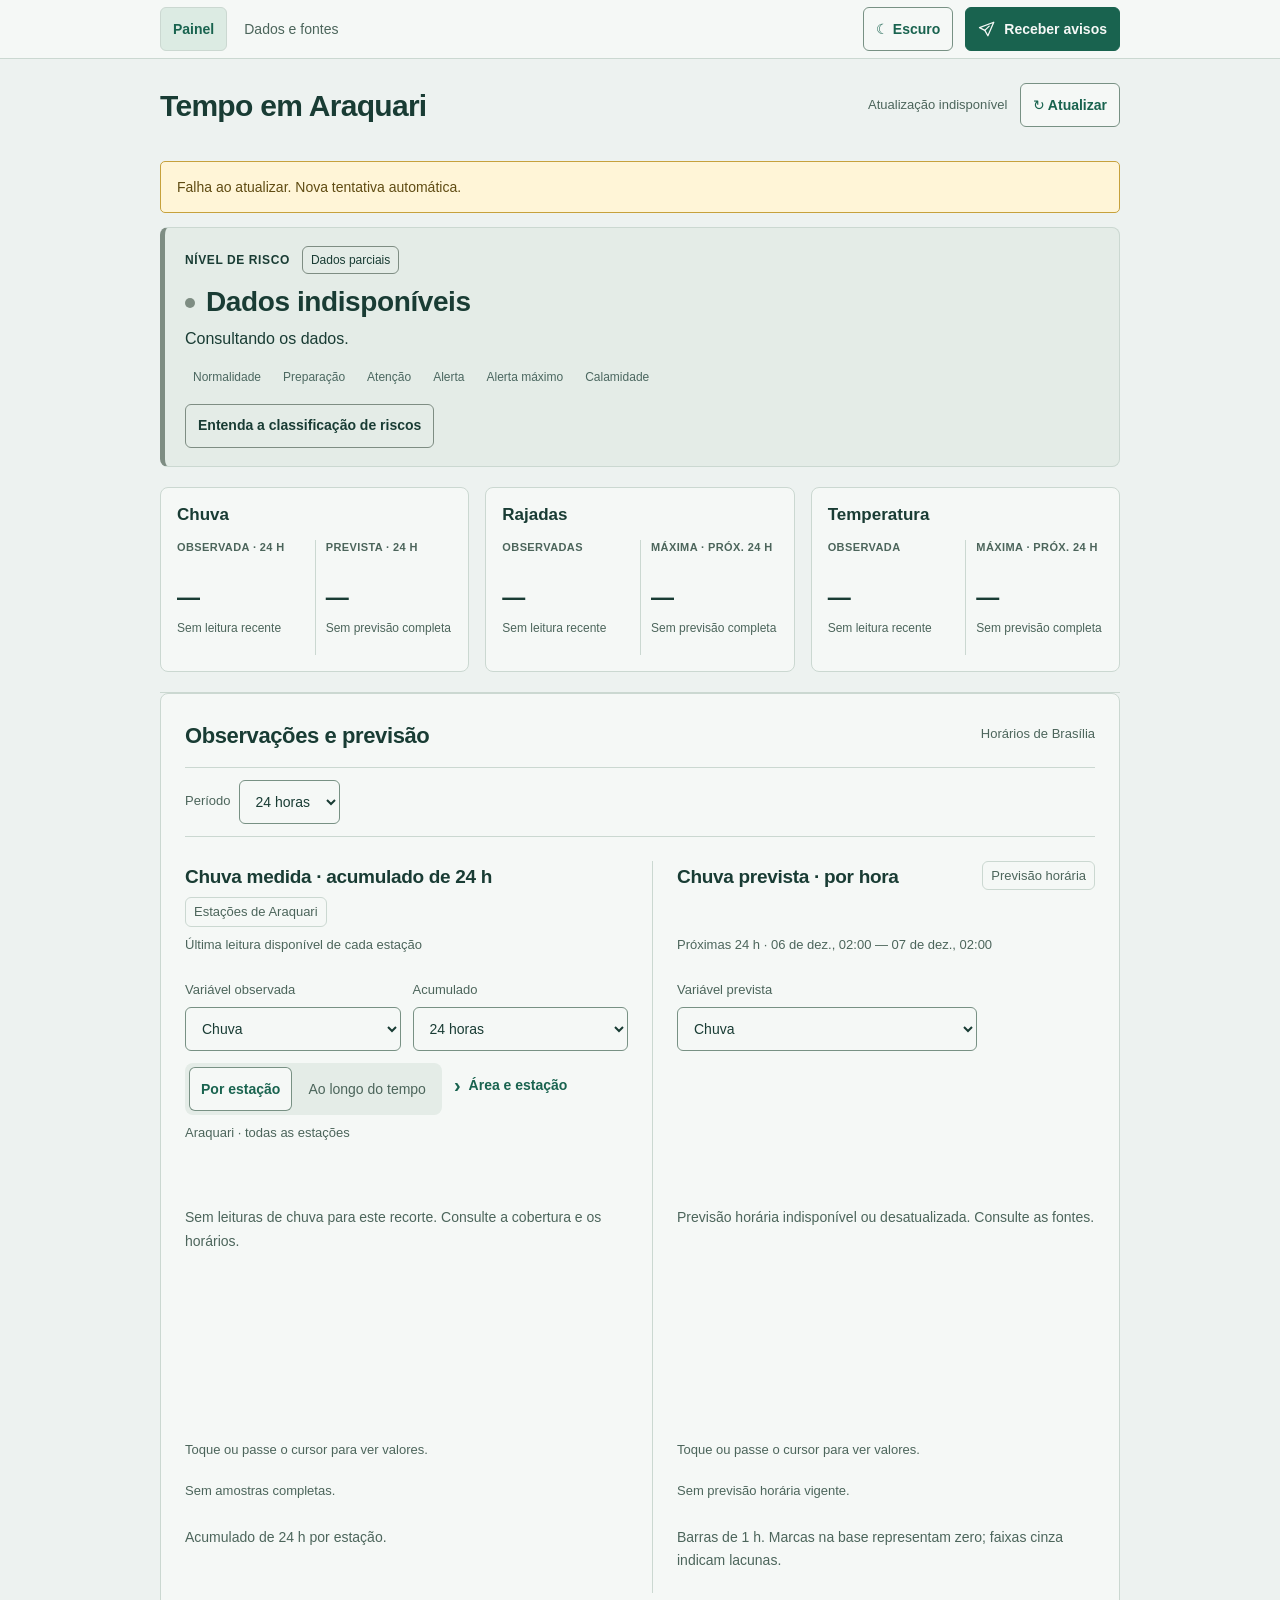
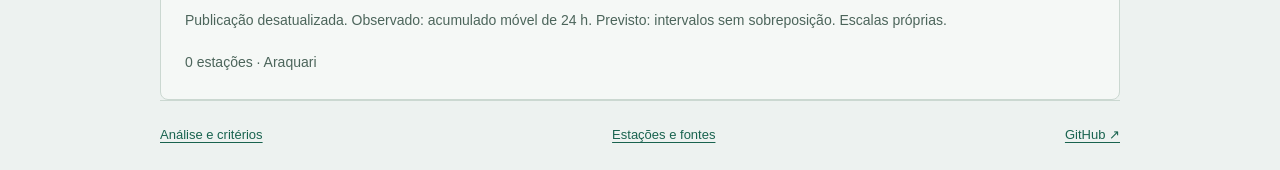
==== commit 523b7f5b: "fix: exibir cobertura pluviometrica IFC e priorizar lacunas de 24h" ====
--- a/web/index.html
+++ b/web/index.html
@@ -5,8 +5,8 @@
   <meta name="theme-color" content="#19634f"><meta name="description" content="Nível de risco, observações e previsão para Araquari.">
   <title>Tempo em Araquari</title><link rel="icon" href="./favicon.svg" type="image/svg+xml">
   <script src="./theme.js?v=period-20261107"></script>
-  <link rel="stylesheet" href="./dashboard.css?v=period-20261107"><link rel="stylesheet" href="./essential.css?v=rain-quality-20261126"><link rel="stylesheet" href="./home.css?v=rain-quality-20261126">
-  <script defer src="./chart-utils.js?v=rain-quality-20261126"></script><script defer src="./chart-interaction.js?v=rain-quality-20261126"></script><script defer src="./publication-refresh.js?v=publication-recovery-20261109"></script><script defer src="./weather-synthesis.js?v=chart-polish-v1"></script><script defer src="./dashboard.js?v=rain-quality-20261126"></script>
+  <link rel="stylesheet" href="./dashboard.css?v=period-20261107"><link rel="stylesheet" href="./essential.css?v=hybrid-rain-20261126"><link rel="stylesheet" href="./home.css?v=ifc-coverage-20261126">
+  <script defer src="./chart-utils.js?v=ifc-coverage-20261126"></script><script defer src="./chart-interaction.js?v=hybrid-rain-20261126"></script><script defer src="./publication-refresh.js?v=publication-recovery-20261109"></script><script defer src="./weather-synthesis.js?v=risk-disclosure-20261126"></script><script defer src="./dashboard.js?v=ifc-coverage-20261126"></script>
 </head>
 <body class="essential-page home-page">
   <a class="skip" href="#main">Ir para o conteúdo</a>
@@ -51,7 +51,7 @@
         <section id="observed-panel" class="weather-panel" aria-labelledby="observed-heading">
           <div class="panel-heading"><h3 id="observed-heading">Chuva medida · 1 h</h3><span id="observed-source" class="badge neutral">Cemaden</span></div>
           <p id="observed-period" class="small"></p>
-          <div class="plot-tools"><div class="primary-plot-controls"><label for="observed-variable">Variável observada<select id="observed-variable"><option value="precipitation_mm">Chuva</option><option value="gust_kmh">Vento e rajadas</option><option value="temperature_c">Temperatura</option></select></label><label id="rain-window-control" for="rain-window">Acumulado<select aria-label="Acumulado observado" id="rain-window"><option value="1">1 hora</option><option value="24" selected>24 horas</option></select></label></div><div class="observed-chart-options"><div id="observed-view-controls" class="plot-view" role="group" aria-label="Apresentação das observações"><button type="button" data-observed-view="stations" aria-pressed="true" class="active">Por estação</button><button type="button" data-observed-view="timeline" aria-pressed="false">Ao longo do tempo</button></div><details class="station-filter"><summary>Área e estação</summary><div class="station-controls"><label id="rain-scope-control" for="rain-scope">Área<select aria-label="Área" id="rain-scope"><option value="local">Araquari</option><option value="nearby">Entorno · até 40 km</option></select></label><label for="station-select">Estação<select aria-label="Estação" id="station-select"><option value="all">Todas as estações</option></select></label></div></details></div><p id="observed-filter" class="chart-filter-summary"></p></div><div class="plot" id="plot"><p class="empty">Carregando observações…</p></div><div id="chart-tooltip" class="chart-tooltip" aria-live="polite" hidden></div><div id="chart-legend" class="chart-legend"></div><p class="chart-hint">Toque ou passe o cursor para ver valores.</p><p id="observed-status" class="chart-status"></p><p id="observed-caption" class="chart-caption"></p><p id="observed-chart-summary" class="chart-accessible-summary"></p><div id="observed-chart-data"></div>
+          <div class="plot-tools"><div class="primary-plot-controls"><label for="observed-variable">Variável observada<select id="observed-variable"><option value="precipitation_mm">Chuva</option><option value="gust_kmh">Vento e rajadas</option><option value="temperature_c">Temperatura</option></select></label><label id="rain-window-control" for="rain-window">Acumulado<select aria-label="Acumulado observado" id="rain-window"><option value="1">1 hora</option><option value="24" selected>24 horas</option></select></label></div><div class="observed-chart-options"><div id="observed-view-controls" class="plot-view" role="group" aria-label="Apresentação das observações"><button type="button" data-observed-view="stations" aria-pressed="true" class="active">Por estação</button><button type="button" data-observed-view="timeline" aria-pressed="false">Ao longo do tempo</button></div><details class="station-filter"><summary>Área e estação</summary><div class="station-controls"><label id="rain-scope-control" for="rain-scope">Área<select aria-label="Área" id="rain-scope"><option value="local">Araquari</option><option value="nearby">Entorno · até 40 km</option></select></label><label for="station-select">Estação<select aria-label="Estação" id="station-select"><option value="all">Todas as estações</option></select></label></div></details></div><p id="observed-filter" class="chart-filter-summary"></p></div><div class="plot" id="plot"><p class="empty">Carregando observações…</p></div><div id="chart-tooltip" class="chart-tooltip" aria-live="polite" hidden></div><div id="chart-legend" class="chart-legend"></div><p class="chart-hint">Toque ou passe o cursor para ver valores.</p><div id="observed-status" class="chart-status"></div><p id="observed-caption" class="chart-caption"></p><p id="observed-chart-summary" class="chart-accessible-summary"></p><div id="observed-chart-data"></div>
         </section>
         <section id="forecast-panel" class="weather-panel" aria-labelledby="forecast-heading">
           <div class="panel-heading"><h3 id="forecast-heading">Chuva prevista · por hora</h3><span id="forecast-source" class="badge neutral">Previsão horária</span></div><p id="forecast-period" class="small"></p>
--- a/web/home.css
+++ b/web/home.css
@@ -190,3 +190,10 @@
   .home-page .notice-entry>.notice-entry-summary{padding:11px 12px}
   .home-page .notice-entry-body{padding:12px}
 }
+
+/* Partial rain is a separate descriptive value, never a bar on the full-window scale. */
+.home-page .ifc-rain-status{display:grid;gap:4px;margin:10px 0 2px;padding:9px 11px;border:1px solid var(--line);border-left:3px solid var(--muted);border-radius:5px;color:var(--ink);font-size:13px;line-height:1.5;overflow-wrap:anywhere}
+.home-page .ifc-rain-status strong{font-size:14px;font-weight:650}
+.home-page .ifc-rain-status[data-quality="validated"]{border-left-color:var(--green)}
+.home-page .ifc-rain-status .ifc-rain-value{font-weight:600}
+.home-page .ifc-rain-status .ifc-rain-detail{color:var(--muted)}
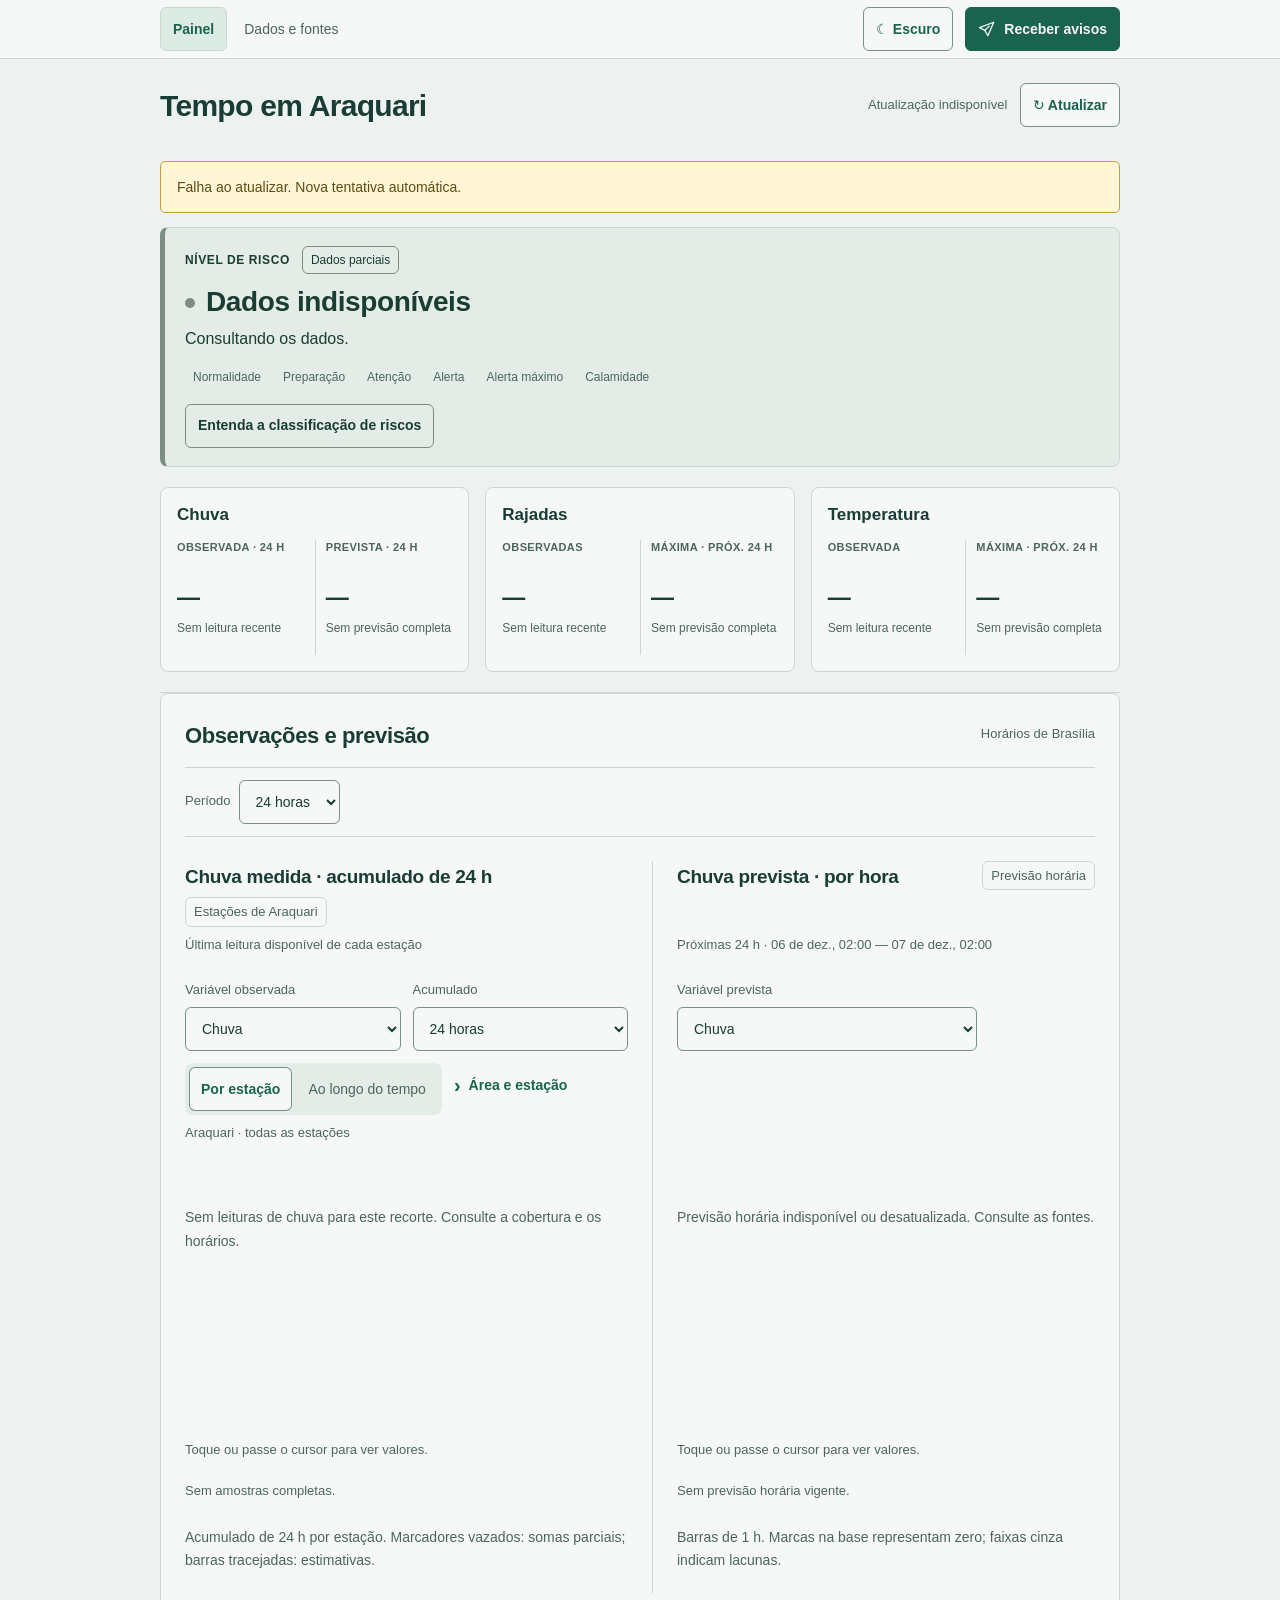
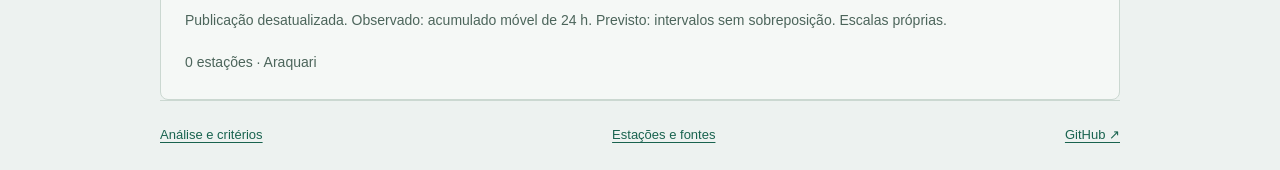
==== commit 05d5dcd6: "fix: plotar chuva parcial IFC e estimar lacunas curtas pelo contador" ====
--- a/web/index.html
+++ b/web/index.html
@@ -5,8 +5,8 @@
   <meta name="theme-color" content="#19634f"><meta name="description" content="Nível de risco, observações e previsão para Araquari.">
   <title>Tempo em Araquari</title><link rel="icon" href="./favicon.svg" type="image/svg+xml">
   <script src="./theme.js?v=period-20261107"></script>
-  <link rel="stylesheet" href="./dashboard.css?v=period-20261107"><link rel="stylesheet" href="./essential.css?v=hybrid-rain-20261126"><link rel="stylesheet" href="./home.css?v=ifc-coverage-20261126">
-  <script defer src="./chart-utils.js?v=ifc-coverage-20261126"></script><script defer src="./chart-interaction.js?v=hybrid-rain-20261126"></script><script defer src="./publication-refresh.js?v=publication-recovery-20261109"></script><script defer src="./weather-synthesis.js?v=risk-disclosure-20261126"></script><script defer src="./dashboard.js?v=ifc-coverage-20261126"></script>
+  <link rel="stylesheet" href="./dashboard.css?v=period-20261107"><link rel="stylesheet" href="./essential.css?v=hybrid-rain-20261126"><link rel="stylesheet" href="./home.css?v=ifc-graph-20261126">
+  <script defer src="./chart-utils.js?v=ifc-graph-20261126"></script><script defer src="./chart-interaction.js?v=hybrid-rain-20261126"></script><script defer src="./publication-refresh.js?v=publication-recovery-20261109"></script><script defer src="./weather-synthesis.js?v=risk-disclosure-20261126"></script><script defer src="./dashboard.js?v=ifc-graph-20261126"></script>
 </head>
 <body class="essential-page home-page">
   <a class="skip" href="#main">Ir para o conteúdo</a>
--- a/web/home.css
+++ b/web/home.css
@@ -197,3 +197,5 @@
 .home-page .ifc-rain-status[data-quality="validated"]{border-left-color:var(--green)}
 .home-page .ifc-rain-status .ifc-rain-value{font-weight:600}
 .home-page .ifc-rain-status .ifc-rain-detail{color:var(--muted)}
+
+.home-page .station-partial,.home-page .chart-partial-sample{vector-effect:non-scaling-stroke}
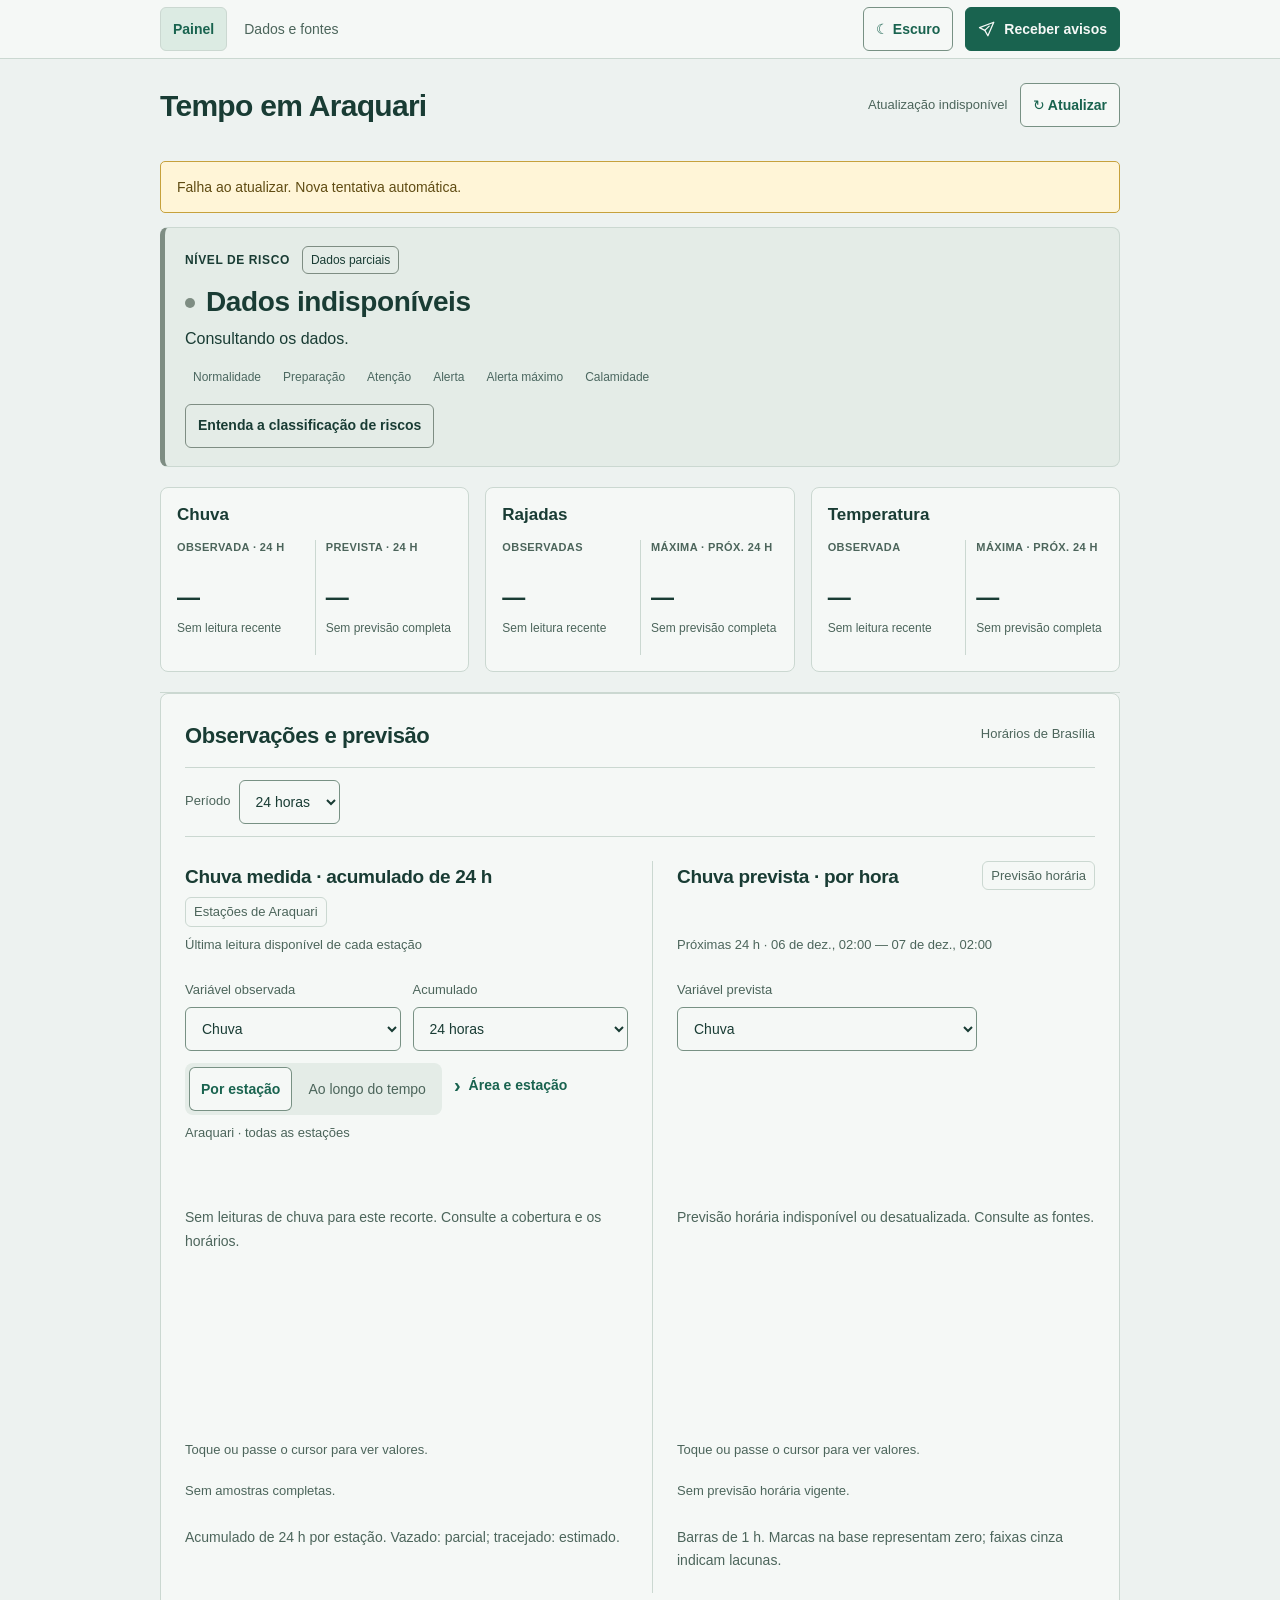
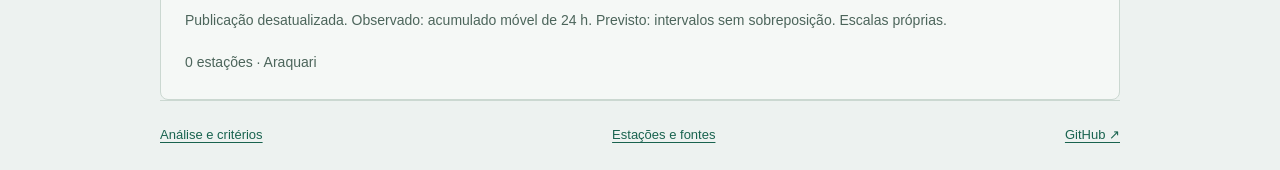
==== commit 6583b639: "fix: concentrar acumulados IFC no grafico sem cartao redundante" ====
--- a/web/index.html
+++ b/web/index.html
@@ -5,8 +5,8 @@
   <meta name="theme-color" content="#19634f"><meta name="description" content="Nível de risco, observações e previsão para Araquari.">
   <title>Tempo em Araquari</title><link rel="icon" href="./favicon.svg" type="image/svg+xml">
   <script src="./theme.js?v=period-20261107"></script>
-  <link rel="stylesheet" href="./dashboard.css?v=period-20261107"><link rel="stylesheet" href="./essential.css?v=hybrid-rain-20261126"><link rel="stylesheet" href="./home.css?v=ifc-graph-20261126">
-  <script defer src="./chart-utils.js?v=ifc-graph-20261126"></script><script defer src="./chart-interaction.js?v=hybrid-rain-20261126"></script><script defer src="./publication-refresh.js?v=publication-recovery-20261109"></script><script defer src="./weather-synthesis.js?v=risk-disclosure-20261126"></script><script defer src="./dashboard.js?v=ifc-graph-20261126"></script>
+  <link rel="stylesheet" href="./dashboard.css?v=period-20261107"><link rel="stylesheet" href="./essential.css?v=hybrid-rain-20261126"><link rel="stylesheet" href="./home.css?v=ifc-inline-20261126">
+  <script defer src="./chart-utils.js?v=ifc-inline-20261126"></script><script defer src="./chart-interaction.js?v=hybrid-rain-20261126"></script><script defer src="./publication-refresh.js?v=publication-recovery-20261109"></script><script defer src="./weather-synthesis.js?v=risk-disclosure-20261126"></script><script defer src="./dashboard.js?v=ifc-inline-20261126"></script>
 </head>
 <body class="essential-page home-page">
   <a class="skip" href="#main">Ir para o conteúdo</a>
--- a/web/home.css
+++ b/web/home.css
@@ -191,11 +191,5 @@
   .home-page .notice-entry-body{padding:12px}
 }
 
-/* Partial rain is a separate descriptive value, never a bar on the full-window scale. */
-.home-page .ifc-rain-status{display:grid;gap:4px;margin:10px 0 2px;padding:9px 11px;border:1px solid var(--line);border-left:3px solid var(--muted);border-radius:5px;color:var(--ink);font-size:13px;line-height:1.5;overflow-wrap:anywhere}
-.home-page .ifc-rain-status strong{font-size:14px;font-weight:650}
-.home-page .ifc-rain-status[data-quality="validated"]{border-left-color:var(--green)}
-.home-page .ifc-rain-status .ifc-rain-value{font-weight:600}
-.home-page .ifc-rain-status .ifc-rain-detail{color:var(--muted)}
 
 .home-page .station-partial,.home-page .chart-partial-sample{vector-effect:non-scaling-stroke}
